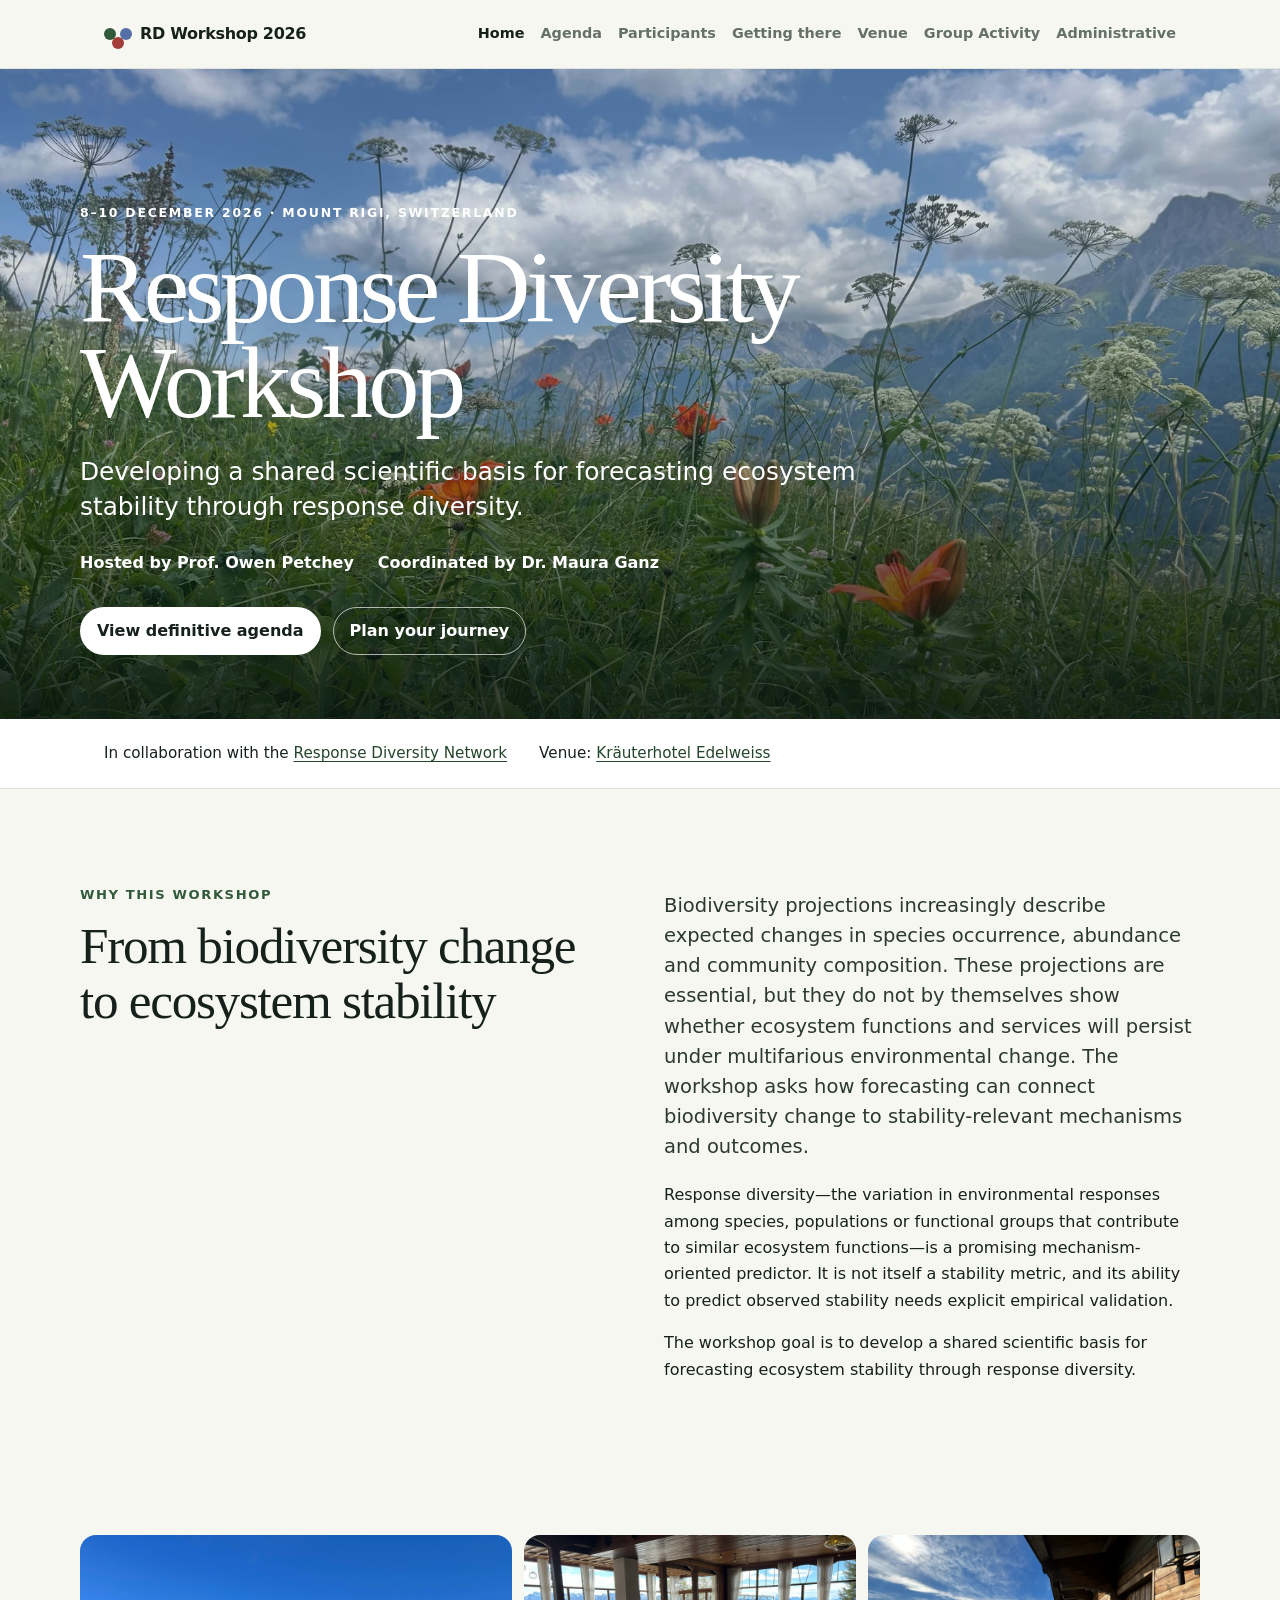
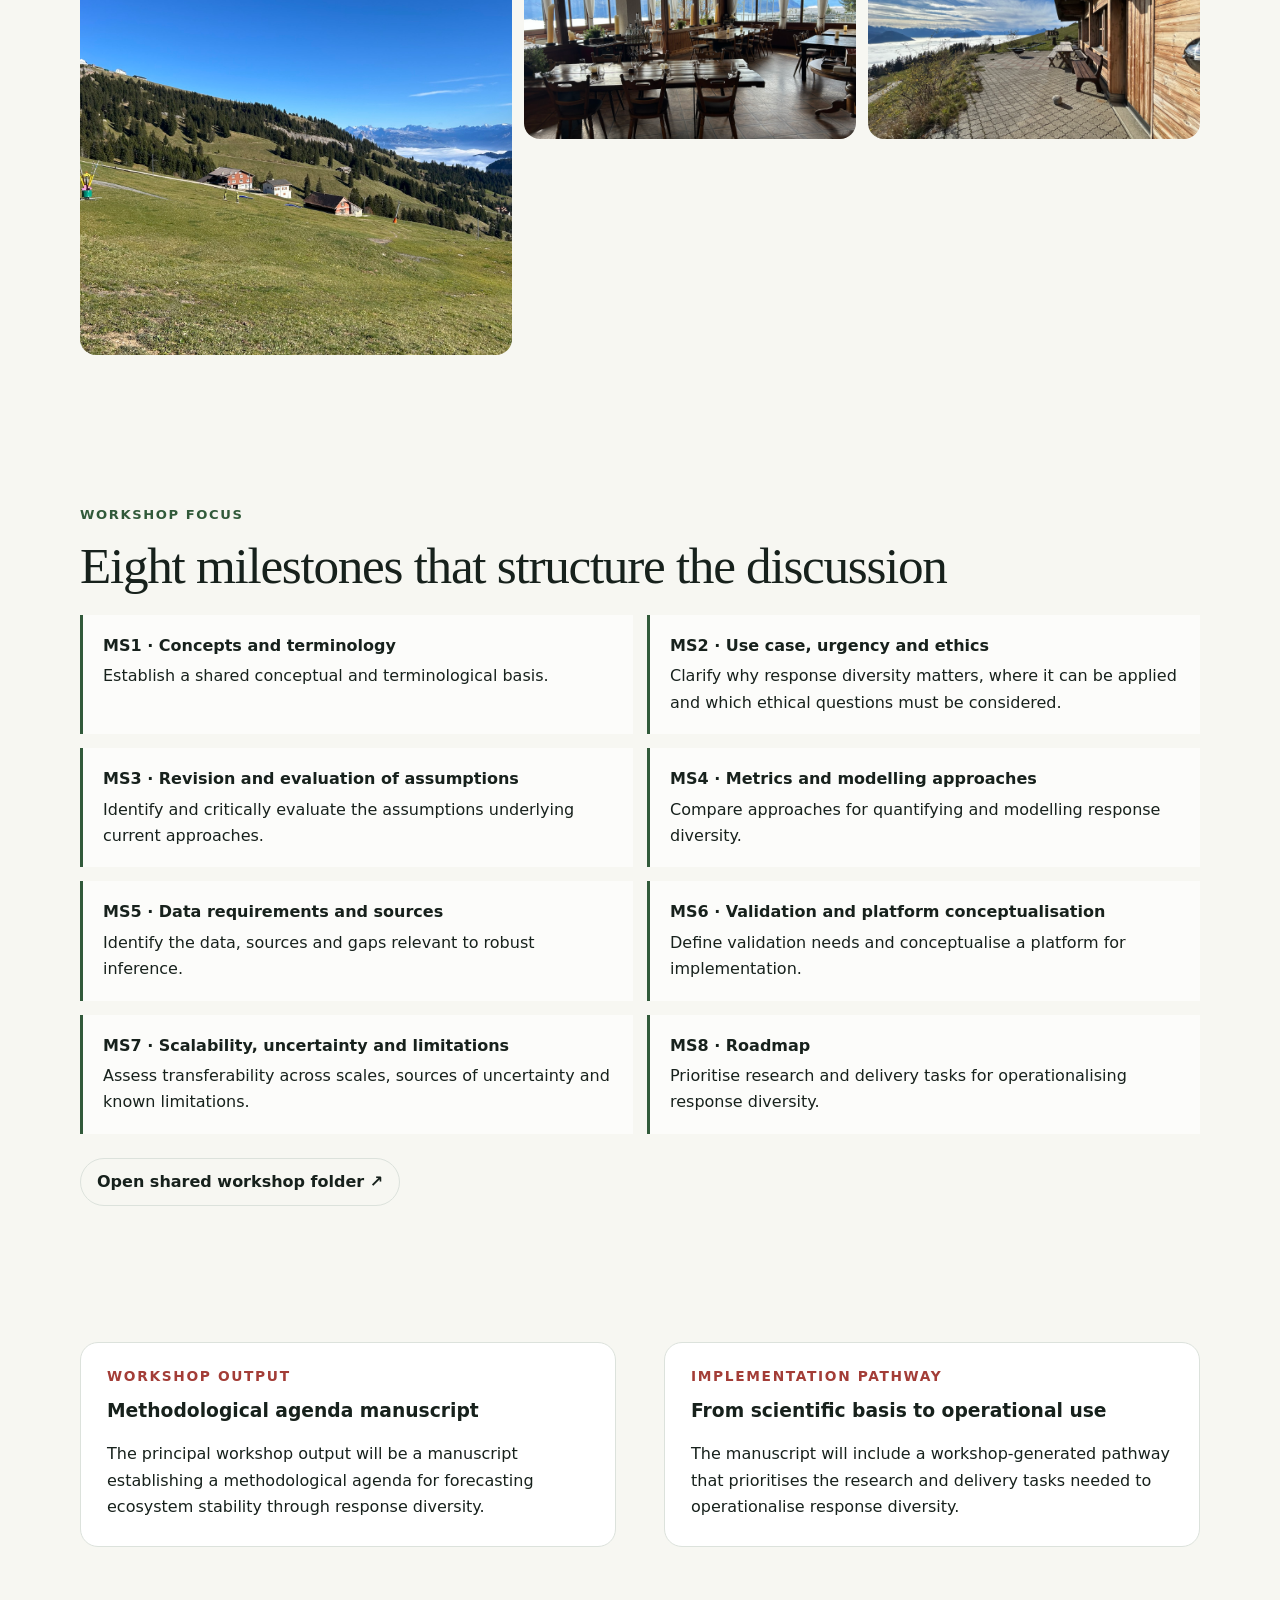
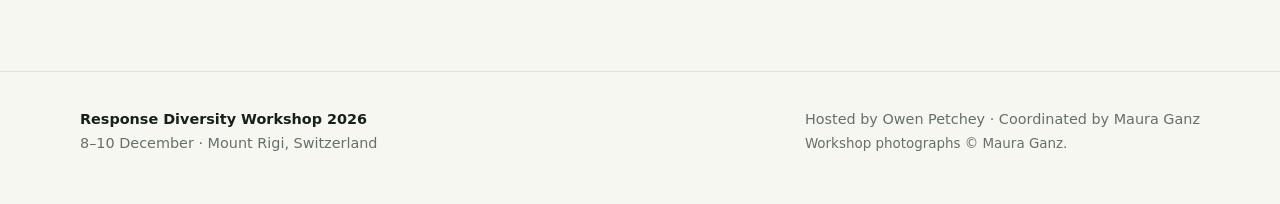
==== index.html @ 2fe903ad "update pictures" ====
<!doctype html>
<html lang="en"><head><meta charset="utf-8"><meta name="viewport" content="width=device-width,initial-scale=1"><meta name="description" content="Response Diversity Workshop 2026 at Mount Rigi."><title>Home · Response Diversity Workshop 2026</title><link rel="stylesheet" href="assets/css/style.css"></head><body>
<a class="skip-link" href="#main">Skip to content</a>
<header class="site-header"><nav class="nav-wrap" aria-label="Main navigation"><a class="brand" href="index.html"><span class="brand-mark" aria-hidden="true"></span>RD Workshop 2026</a><button class="menu-toggle" type="button" aria-expanded="false" aria-controls="main-nav">Menu</button><ul class="nav-links" id="main-nav"><li><a class="active" href="index.html">Home</a></li><li><a href="agenda.html">Agenda</a></li><li><a href="participants.html">Participants</a></li><li><a href="travel.html">Getting there</a></li><li><a href="venue.html">Venue</a></li><li><a href="rigi.html">Group Activity</a></li><li><a href="administrative.html">Administrative</a></li></ul></nav></header>
<main id="main">
<section class="hero" aria-labelledby="hero-title"><div class="hero-inner"><p class="eyebrow">8–10 December 2026 · Mount Rigi, Switzerland</p><h1 id="hero-title">Response Diversity Workshop</h1><p class="hero-sub">Developing a shared scientific basis for forecasting ecosystem stability through response diversity.</p><div class="hero-meta"><span>Hosted by Prof. Owen Petchey</span><span>Coordinated by Dr. Maura Ganz</span></div><div class="hero-actions"><a class="button light" href="agenda.html">View definitive agenda</a><a class="button ghost" href="travel.html">Plan your journey</a></div></div></section>
<div class="host-strip"><div class="container"><span>In collaboration with the <a href="https://responsediversitynetwork.github.io/RDN-website/" target="_blank" rel="noopener">Response Diversity Network</a></span><span>Venue: <a href="https://www.kraeuterhotel.ch/de/" target="_blank" rel="noopener">Kräuterhotel Edelweiss</a></span></div></div>
<section class="section"><div class="container grid-2"><div><p class="kicker">Why this workshop</p><h2 class="section-title">From biodiversity change to ecosystem stability</h2></div><div class="prose"><p class="lead">Biodiversity projections increasingly describe expected changes in species occurrence, abundance and community composition. These projections are essential, but they do not by themselves show whether ecosystem functions and services will persist under multifarious environmental change. The workshop asks how forecasting can connect biodiversity change to stability-relevant mechanisms and outcomes.</p><p>Response diversity—the variation in environmental responses among species, populations or functional groups that contribute to similar ecosystem functions—is a promising mechanism-oriented predictor. It is not itself a stability metric, and its ability to predict observed stability needs explicit empirical validation.</p><p>The workshop goal is to develop a shared scientific basis for forecasting ecosystem stability through response diversity.</p></div></div></section>
<section class="section compact"><div class="container"><div class="photo-grid" aria-label="Kräuterhotel Edelweiss and its setting on Mount Rigi"><img src="assets/images/rigi-landscape-november.jpg" alt="Mount Rigi landscape with Rigi Kulm, alpine meadows and distant mountains above the clouds" loading="lazy"><img src="assets/images/venue-dining-room.jpg" alt="Dining room at Kräuterhotel Edelweiss with large windows overlooking the mountains" loading="lazy"><img src="assets/images/venue-terrace.jpg" alt="Wooden terrace at Kräuterhotel Edelweiss overlooking mountains and a sea of clouds" loading="lazy"></div></div></section>
<section class="section"><div class="container"><p class="kicker">Workshop focus</p><h2 class="section-title">Eight milestones that structure the discussion</h2><div class="objectives"><div class="objective"><strong>MS1 · Concepts and terminology</strong>Establish a shared conceptual and terminological basis.</div><div class="objective"><strong>MS2 · Use case, urgency and ethics</strong>Clarify why response diversity matters, where it can be applied and which ethical questions must be considered.</div><div class="objective"><strong>MS3 · Revision and evaluation of assumptions</strong>Identify and critically evaluate the assumptions underlying current approaches.</div><div class="objective"><strong>MS4 · Metrics and modelling approaches</strong>Compare approaches for quantifying and modelling response diversity.</div><div class="objective"><strong>MS5 · Data requirements and sources</strong>Identify the data, sources and gaps relevant to robust inference.</div><div class="objective"><strong>MS6 · Validation and platform conceptualisation</strong>Define validation needs and conceptualise a platform for implementation.</div><div class="objective"><strong>MS7 · Scalability, uncertainty and limitations</strong>Assess transferability across scales, sources of uncertainty and known limitations.</div><div class="objective"><strong>MS8 · Roadmap</strong>Prioritise research and delivery tasks for operationalising response diversity.</div></div><div class="link-row"><a class="button secondary" href="https://drive.google.com/drive/folders/1cVGSi4wc9Nhe2fPdjX42yO3h7nQJ4OTM?dmr=1&amp;ec=wgc-drive-%5Bmodule%5D-goto" target="_blank" rel="noopener">Open shared workshop folder ↗</a></div></div></section>
<section class="section compact"><div class="container grid-2"><article class="card number-card"><span class="num">WORKSHOP OUTPUT</span><h3>Methodological agenda manuscript</h3><p>The principal workshop output will be a manuscript establishing a methodological agenda for forecasting ecosystem stability through response diversity.</p></article><article class="card number-card"><span class="num">IMPLEMENTATION PATHWAY</span><h3>From scientific basis to operational use</h3><p>The manuscript will include a workshop-generated pathway that prioritises the research and delivery tasks needed to operationalise response diversity.</p></article></div></section>
</main>
<footer class="site-footer"><div class="footer-inner"><div><strong>Response Diversity Workshop 2026</strong><br>8–10 December · Mount Rigi, Switzerland</div><div>Hosted by Owen Petchey · Coordinated by Maura Ganz<br><span class="photo-credit">Workshop photographs © Maura Ganz.</span></div></div></footer><script src="assets/js/main.js"></script>
</body></html>
---- assets/css/style.css ----
:root {
  --paper: #f7f7f2;
  --surface: #ffffff;
  --ink: #17211c;
  --muted: #657069;
  --line: #dce2dc;
  --green: #315a3a;
  --green-dark: #24452d;
  --blue: #536fa5;
  --red: #a33d37;
  --soft-green: #e9efe8;
  --soft-blue: #edf1f8;
  --max: 1120px;
  --text: 760px;
  --radius: 18px;
  --shadow: 0 16px 40px rgba(24, 34, 28, 0.08);
}

* { box-sizing: border-box; }
html { scroll-behavior: smooth; }
body {
  margin: 0;
  background: var(--paper);
  color: var(--ink);
  font-family: Inter, ui-sans-serif, system-ui, -apple-system, BlinkMacSystemFont, "Segoe UI", sans-serif;
  line-height: 1.65;
  -webkit-font-smoothing: antialiased;
}
a { color: var(--green-dark); text-underline-offset: 3px; }
a:hover { color: var(--red); }
img { max-width: 100%; display: block; }

.skip-link {
  position: absolute;
  left: -999px;
  top: 8px;
  z-index: 1000;
  background: #fff;
  padding: 8px 12px;
}
.skip-link:focus { left: 8px; }

.site-header {
  position: sticky;
  top: 0;
  z-index: 100;
  background: rgba(247,247,242,.94);
  backdrop-filter: blur(14px);
  border-bottom: 1px solid rgba(220,226,220,.8);
}
.nav-wrap {
  max-width: var(--max);
  margin: 0 auto;
  min-height: 68px;
  display: flex;
  align-items: center;
  justify-content: space-between;
  gap: 24px;
  padding: 0 24px;
}
.brand {
  display: flex;
  align-items: center;
  gap: 10px;
  font-weight: 750;
  letter-spacing: -.02em;
  text-decoration: none;
  color: var(--ink);
  white-space: nowrap;
}
.brand-mark {
  width: 12px;
  height: 12px;
  border-radius: 50%;
  background: var(--green);
  box-shadow: 16px 0 0 var(--blue), 8px 9px 0 var(--red);
  margin-right: 14px;
}
.nav-links {
  list-style: none;
  display: flex;
  align-items: center;
  gap: 16px;
  margin: 0;
  padding: 0;
  font-size: .90rem;
}
.nav-links a {
  text-decoration: none;
  color: var(--muted);
  font-weight: 600;
}
.nav-links a:hover,
.nav-links a.active { color: var(--ink); }
.menu-toggle {
  display: none;
  border: 1px solid var(--line);
  background: var(--surface);
  border-radius: 10px;
  padding: 8px 10px;
  font: inherit;
}

.hero {
  min-height: 650px;
  position: relative;
  display: grid;
  align-items: end;
  background: #1f3525 url('../images/hero-alpine.webp') center 55% / cover no-repeat;
  overflow: hidden;
}
.hero::before {
  content: "";
  position: absolute;
  inset: 0;
  background: linear-gradient(180deg, rgba(10,22,16,.12) 10%, rgba(10,22,16,.2) 45%, rgba(10,22,16,.83) 100%);
}
.hero-inner {
  position: relative;
  width: min(var(--max), calc(100% - 48px));
  margin: 0 auto;
  padding: 90px 0 64px;
  color: #fff;
}
.eyebrow {
  text-transform: uppercase;
  letter-spacing: .14em;
  font-size: .78rem;
  font-weight: 800;
  margin: 0 0 18px;
}
.hero h1 {
  font-family: Georgia, "Times New Roman", serif;
  font-weight: 500;
  font-size: clamp(3.1rem, 8vw, 6.8rem);
  line-height: .92;
  letter-spacing: -.045em;
  max-width: 940px;
  margin: 0;
}
.hero-sub {
  font-size: clamp(1.12rem, 2.4vw, 1.55rem);
  max-width: 800px;
  margin: 24px 0 0;
  line-height: 1.42;
}
.hero-meta {
  display: flex;
  flex-wrap: wrap;
  gap: 10px 24px;
  margin-top: 26px;
  font-weight: 650;
}
.hero-actions { display: flex; flex-wrap: wrap; gap: 12px; margin-top: 30px; }
.button {
  display: inline-flex;
  align-items: center;
  justify-content: center;
  min-height: 44px;
  padding: 10px 16px;
  border-radius: 999px;
  font-weight: 750;
  text-decoration: none;
  border: 1px solid transparent;
}
.button.light { background: #fff; color: var(--ink); }
.button.ghost { border-color: rgba(255,255,255,.65); color: #fff; }
.button.primary { background: var(--green); color: #fff; }
.button.secondary { background: transparent; border-color: var(--line); color: var(--ink); }

main { min-height: 70vh; }
.section { padding: 82px 24px; }
.section.compact { padding-top: 54px; padding-bottom: 54px; }
.container { max-width: var(--max); margin: 0 auto; }
.prose { max-width: var(--text); }
.kicker {
  color: var(--green);
  font-size: .82rem;
  font-weight: 800;
  letter-spacing: .12em;
  text-transform: uppercase;
  margin-bottom: 12px;
}
h1.page-title,
h2.section-title {
  font-family: Georgia, "Times New Roman", serif;
  font-weight: 500;
  letter-spacing: -.025em;
  line-height: 1.08;
}
h1.page-title { font-size: clamp(2.6rem, 5.6vw, 4.8rem); margin: 0 0 20px; }
h2.section-title { font-size: clamp(2.1rem, 4vw, 3.3rem); margin: 0 0 22px; }
h3 { line-height: 1.25; }
.lead { font-size: 1.22rem; line-height: 1.55; color: #2c3931; }
.muted { color: var(--muted); }

.page-hero {
  padding: 96px 24px 64px;
  border-bottom: 1px solid var(--line);
  background: linear-gradient(180deg, #fbfbf7, var(--paper));
}
.page-hero .container { max-width: var(--max); }
.page-hero p { max-width: 760px; }

.host-strip {
  background: var(--surface);
  border-bottom: 1px solid var(--line);
}
.host-strip .container {
  padding: 22px 24px;
  display: flex;
  gap: 10px 32px;
  flex-wrap: wrap;
  font-size: .95rem;
}

.grid-2 { display: grid; grid-template-columns: repeat(2, minmax(0,1fr)); gap: 48px; }
.grid-3 { display: grid; grid-template-columns: repeat(3, minmax(0,1fr)); gap: 18px; }
.card {
  background: var(--surface);
  border: 1px solid var(--line);
  border-radius: var(--radius);
  padding: 26px;
}
.card h3 { margin-top: 0; }
.card p:last-child { margin-bottom: 0; }
.number-card { position: relative; padding-top: 56px; }
.number-card .num {
  position: absolute;
  top: 22px;
  left: 26px;
  color: var(--red);
  font-weight: 850;
  font-size: .86rem;
  letter-spacing: .12em;
}
.objectives { display: grid; grid-template-columns: repeat(2,minmax(0,1fr)); gap: 14px; }
.objective {
  padding: 18px 20px;
  border-left: 3px solid var(--green);
  background: rgba(255,255,255,.64);
}
.objective strong { display:block; margin-bottom: 4px; }

.photo-grid {
  display: grid;
  grid-template-columns: 1.3fr 1fr 1fr;
  gap: 12px;
}
.photo-grid img {
  width: 100%;
  height: 310px;
  object-fit: cover;
  border-radius: 16px;
}
.photo-grid img:first-child { height: 420px; grid-row: span 2; }
.photo-grid img:nth-child(2),
.photo-grid img:nth-child(3) { height: 204px; }

.schedule-day { margin: 0 0 54px; }
.schedule-day h2 {
  display: flex;
  justify-content: space-between;
  gap: 18px;
  align-items: baseline;
  padding-bottom: 14px;
  border-bottom: 2px solid var(--ink);
  font-family: Georgia, "Times New Roman", serif;
  font-weight: 500;
  font-size: 2rem;
}
.schedule-day h2 small { font: 650 .88rem/1.2 system-ui, sans-serif; color: var(--muted); }
.schedule {
  display: grid;
  grid-template-columns: 90px minmax(0,1fr);
  gap: 0 24px;
}
.schedule .time,
.schedule .event { padding: 14px 0; border-bottom: 1px solid var(--line); }
.schedule .time { color: var(--muted); font-variant-numeric: tabular-nums; font-weight: 700; }
.schedule .event strong { display: block; }
.schedule .event .meta { margin-top: 4px; font-size: .92rem; color: var(--muted); }

.travel-line {
  position: relative;
  margin: 32px 0 10px 13px;
  padding-left: 34px;
  border-left: 2px solid #b7c6ba;
}
.travel-step { position: relative; padding: 0 0 30px; }
.travel-step::before {
  content: "";
  position: absolute;
  left: -42px;
  top: 7px;
  width: 14px;
  height: 14px;
  border-radius: 50%;
  background: var(--green);
  border: 4px solid var(--paper);
}
.travel-step time { font-weight: 850; font-variant-numeric: tabular-nums; }
.notice {
  border-radius: var(--radius);
  padding: 22px 24px;
  background: var(--soft-blue);
  border: 1px solid #d2dbea;
}
.notice.warning { background: #f6efec; border-color: #e4cec8; }
.link-row { display: flex; flex-wrap: wrap; gap: 12px; margin-top: 24px; }

.people-grid { display: grid; grid-template-columns: repeat(3,minmax(0,1fr)); gap: 14px; }
.person {
  background: var(--surface);
  border: 1px solid var(--line);
  border-radius: 14px;
  padding: 18px;
}
.person strong { display: block; }
.person span { color: var(--muted); font-size: .9rem; }

.figure-frame {
  background: #fff;
  border: 1px solid var(--line);
  border-radius: 20px;
  padding: clamp(8px,2vw,22px);
  box-shadow: var(--shadow);
}
.figure-frame img { width: 100%; height: auto; }
figcaption { color: var(--muted); font-size: .9rem; margin-top: 12px; }

.doc-card {
  display: grid;
  grid-template-columns: minmax(0,1fr) auto;
  gap: 24px;
  align-items: center;
  background: var(--surface);
  border: 1px solid var(--line);
  padding: 24px;
  border-radius: 16px;
}
.doc-card h3 { margin: 0 0 6px; }
.doc-card p { margin: 0; color: var(--muted); }

.site-footer {
  margin-top: 70px;
  border-top: 1px solid var(--line);
  padding: 36px 24px 48px;
  color: var(--muted);
  font-size: .9rem;
}
.footer-inner { max-width: var(--max); margin: 0 auto; display:flex; gap:24px; justify-content:space-between; flex-wrap:wrap; }
.footer-inner strong { color: var(--ink); }

@media (max-width: 900px) {
  .menu-toggle { display: inline-flex; }
  .nav-links {
    display: none;
    position: absolute;
    top: 68px;
    left: 0;
    right: 0;
    background: var(--paper);
    border-bottom: 1px solid var(--line);
    padding: 18px 24px 24px;
    flex-direction: column;
    align-items: flex-start;
  }
  .nav-links.open { display: flex; }
  .grid-2, .objectives { grid-template-columns: 1fr; }
  .people-grid { grid-template-columns: repeat(2,minmax(0,1fr)); }
  .photo-grid { grid-template-columns: 1fr 1fr; }
  .photo-grid img:first-child { grid-column: 1 / -1; grid-row: auto; height: 360px; }
}

@media (max-width: 620px) {
  .nav-wrap { padding: 0 18px; }
  .brand { font-size: .92rem; }
  .hero { min-height: 590px; }
  .hero-inner { width: min(100% - 36px, var(--max)); padding-bottom: 42px; }
  .hero h1 { font-size: clamp(3rem, 16vw, 4.8rem); }
  .section { padding: 62px 18px; }
  .page-hero { padding: 72px 18px 46px; }
  .people-grid, .grid-3, .photo-grid { grid-template-columns: 1fr; }
  .photo-grid img, .photo-grid img:first-child, .photo-grid img:nth-child(2), .photo-grid img:nth-child(3) { height: 260px; }
  .schedule { grid-template-columns: 70px minmax(0,1fr); gap: 0 16px; }
  .doc-card { grid-template-columns: 1fr; }
}

/* v2 additions */
.photo-credit { font-size: .84rem; }
.small-title { font-size: 2.1rem !important; }
.venue-image { width:100%; height:min(58vw,620px); object-fit:cover; border-radius:20px; box-shadow:var(--shadow); }
.venue-copy { margin-top:42px; }
.accommodation-note { max-width: 860px; background: var(--soft-green); border-color: #cfdccc; }
.practical-grid { display:grid; grid-template-columns:repeat(4,minmax(0,1fr)); gap:14px; }
.practical-card { background:var(--surface); border:1px solid var(--line); border-radius:16px; padding:22px; }
.practical-card > span { color:var(--red); font-size:.78rem; font-weight:850; letter-spacing:.12em; }
.practical-card h3 { margin:.4rem 0 .65rem; }
.practical-card p { margin:0 0 .8rem; color:#344139; font-size:.94rem; }
.text-link { font-size:.88rem; font-weight:750; text-decoration:none; border-bottom:1px solid currentColor; }
.participant-kicker { margin-top:48px; }
.people-grid-detailed { grid-template-columns:repeat(2,minmax(0,1fr)); gap:16px; }
.person-detailed { padding:22px; display:flex; flex-direction:column; min-height:260px; }
.person-detailed h3 { font-family:Georgia, "Times New Roman", serif; font-size:1.35rem; font-weight:500; margin:0; }
.person-affiliation { color:var(--green-dark); font-weight:700; font-size:.88rem; margin:.4rem 0 0; }
.person-role { color:var(--muted); font-size:.82rem; text-transform:uppercase; letter-spacing:.06em; font-weight:750; margin:.8rem 0 .4rem; }
.person-teaser { margin:.3rem 0 1rem; font-size:.95rem; }
.person-detailed .text-link { margin-top:auto; align-self:flex-start; }
.online-note { margin-top:34px; }
.glossary details { background:var(--surface); border:1px solid var(--line); border-radius:14px; margin-bottom:10px; padding:0 18px; }
.glossary summary { cursor:pointer; font-weight:780; padding:16px 0; }
.glossary details p { margin-top:0; }
.source-line { color:var(--muted); font-size:.84rem; }
.method-intro { max-width:850px; margin-bottom:28px; }
.methods-grid { display:grid; grid-template-columns:repeat(2,minmax(0,1fr)); gap:16px; }
.method-card { background:var(--surface); border:1px solid var(--line); border-radius:16px; padding:24px; }
.method-card h3 { font-family:Georgia, "Times New Roman", serif; font-size:1.45rem; font-weight:500; margin:.75rem 0; }
.method-card > p { color:#344139; }
.method-card dl { margin:1.1rem 0 0; }
.method-card dt { font-size:.76rem; color:var(--muted); text-transform:uppercase; letter-spacing:.08em; font-weight:800; margin-top:.8rem; }
.method-card dd { margin:.2rem 0 0; font-size:.9rem; }
.method-tag { display:inline-flex; padding:5px 9px; border-radius:999px; font-size:.72rem; font-weight:800; letter-spacing:.04em; background:var(--soft-blue); color:#3f5684; }
.method-tag.indirect { background:#f1eee5; color:#6d5d2e; }
.method-tag.direct { background:var(--soft-green); color:var(--green-dark); }
.method-tag.partial { background:#edf1f8; color:#465e8d; }
.method-tag.integrative { background:#f6efec; color:#8d3934; }
.method-tag.dynamic { background:#eeeaf5; color:#5c477f; }
.reference-list p { margin:0 0 1rem; padding-bottom:1rem; border-bottom:1px solid var(--line); font-size:.92rem; }
.reference-list p:last-child { border-bottom:0; }
.admin-doc { margin-top:26px; }
.admin-rules { margin-top:34px; }

@media (max-width: 1050px) and (min-width: 901px) {
  .nav-links { gap: 11px; font-size: .84rem; }
  .brand { font-size:.92rem; }
}
@media (max-width: 900px) {
  .practical-grid { grid-template-columns:repeat(2,minmax(0,1fr)); }
}
@media (max-width: 620px) {
  .people-grid-detailed, .methods-grid, .practical-grid { grid-template-columns:1fr; }
  .person-detailed { min-height:0; }
}
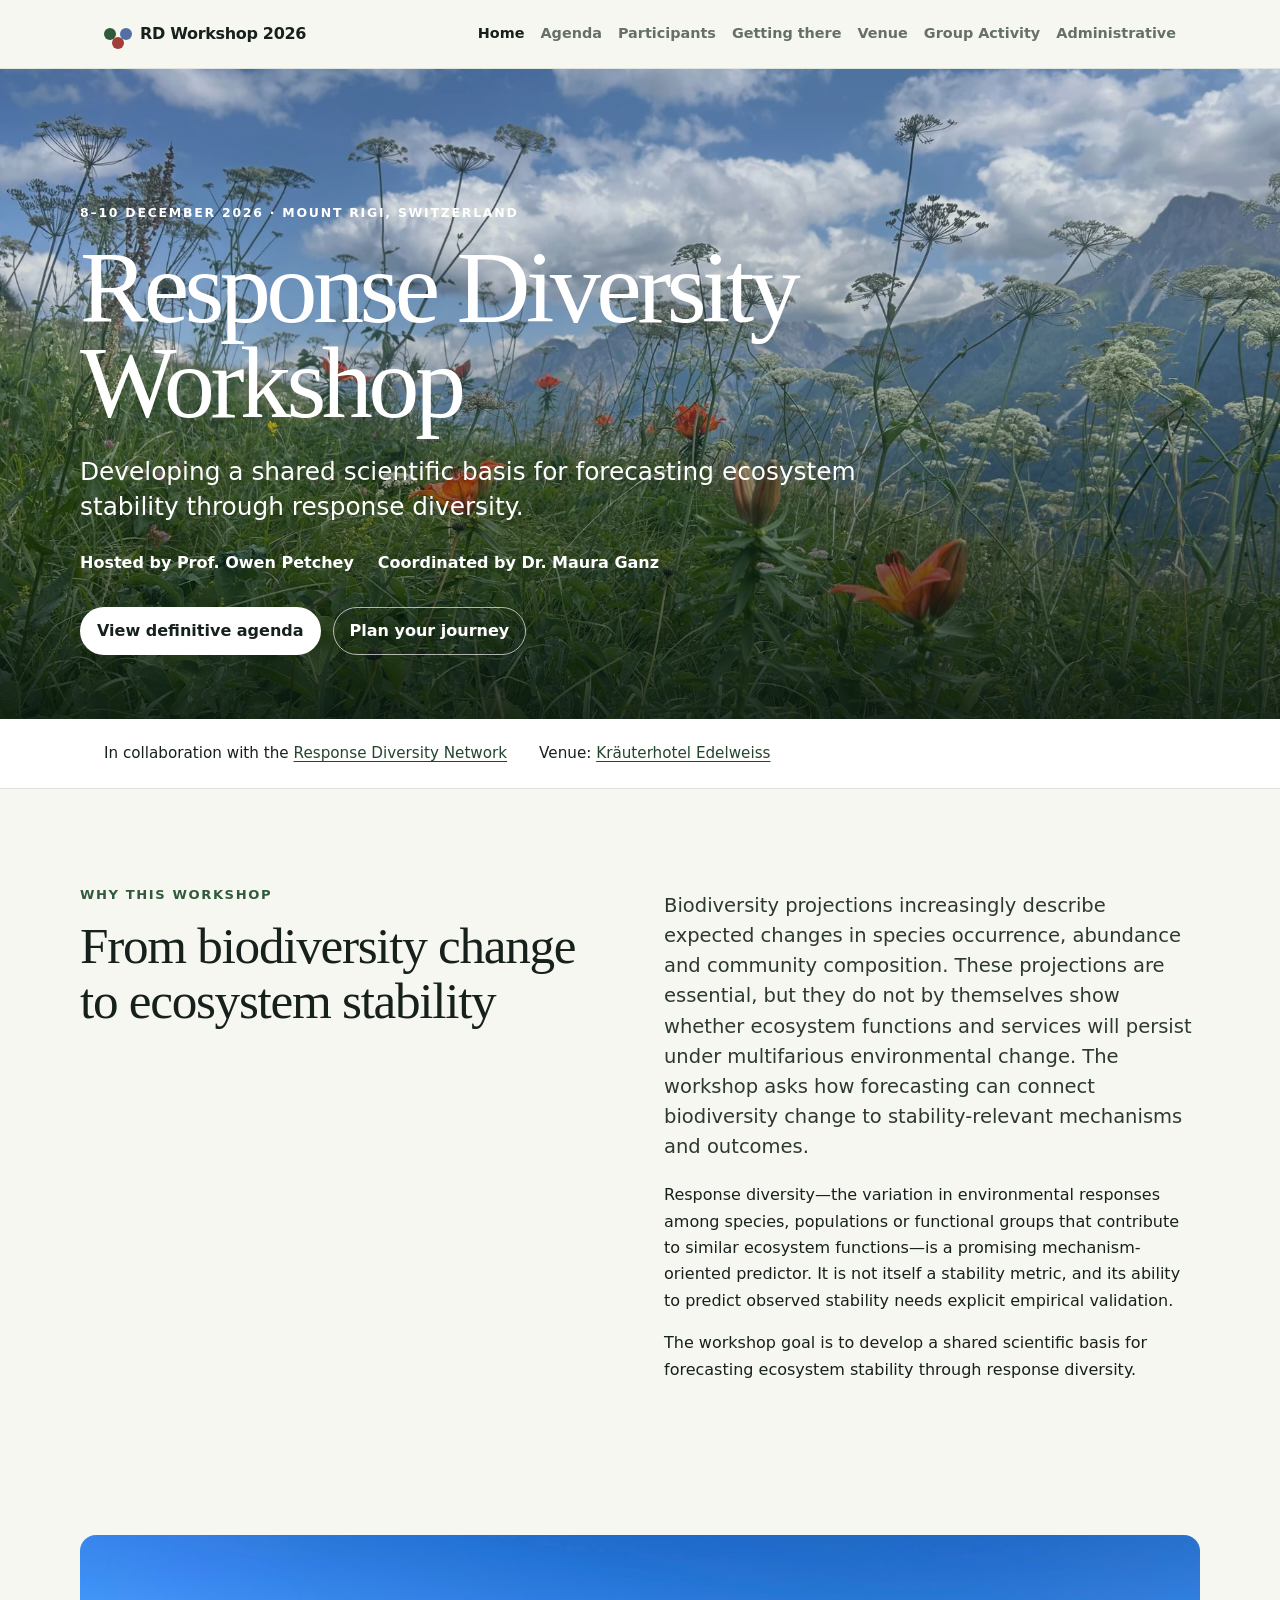
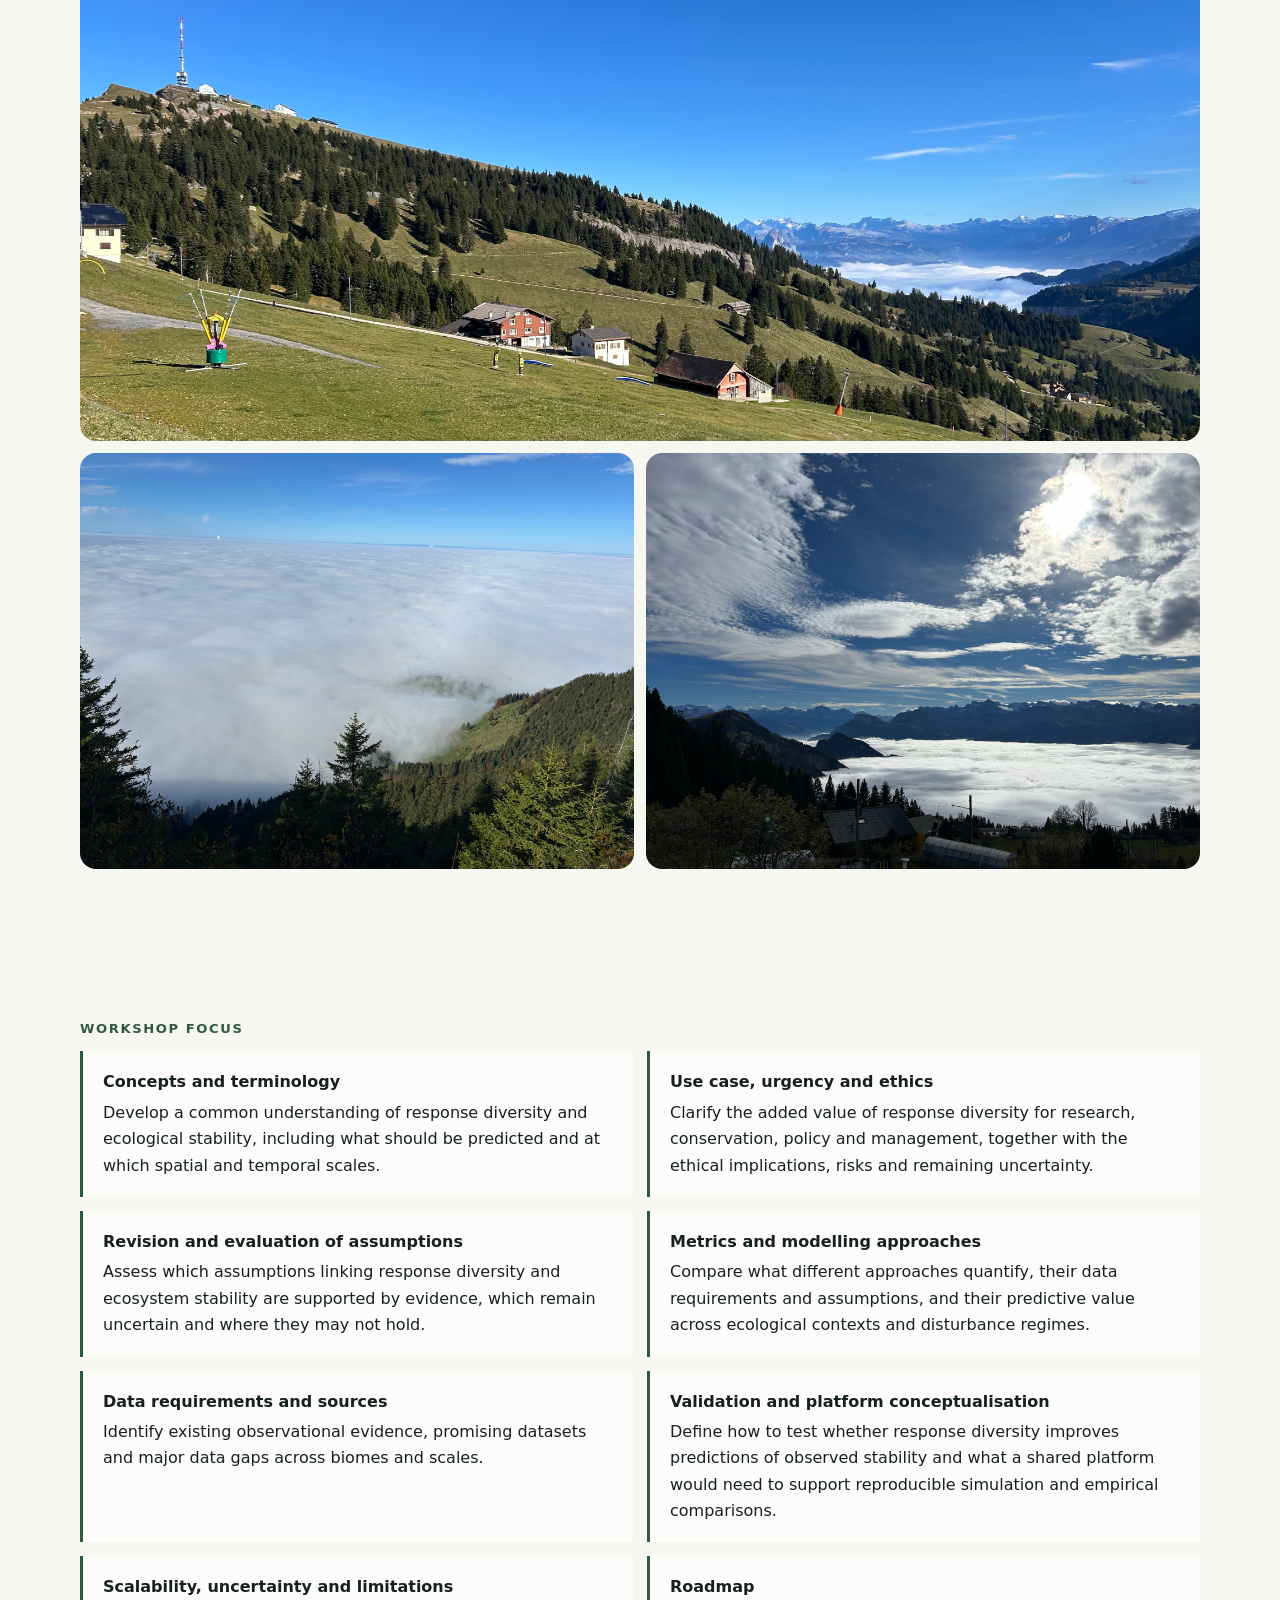
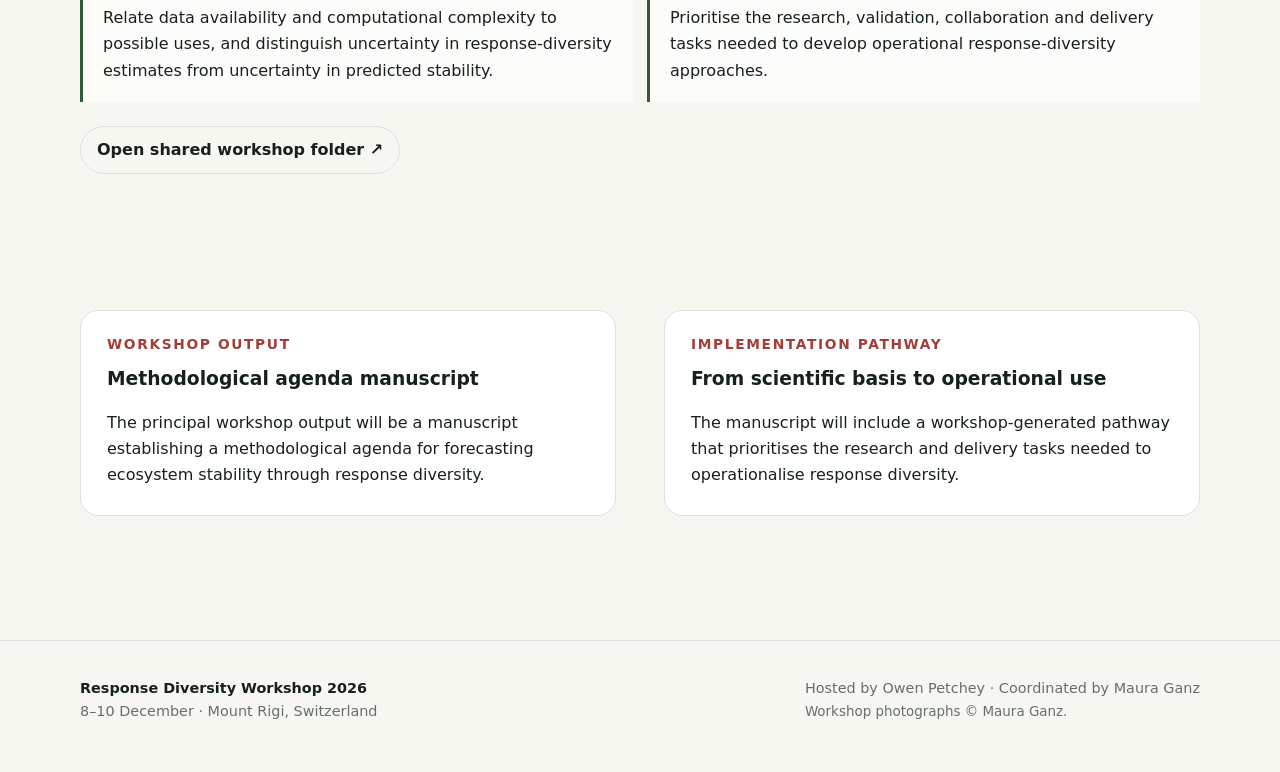
==== commit a46ba44e: "more changes" ====
--- a/index.html
+++ b/index.html
@@ -6,8 +6,8 @@
 <section class="hero" aria-labelledby="hero-title"><div class="hero-inner"><p class="eyebrow">8–10 December 2026 · Mount Rigi, Switzerland</p><h1 id="hero-title">Response Diversity Workshop</h1><p class="hero-sub">Developing a shared scientific basis for forecasting ecosystem stability through response diversity.</p><div class="hero-meta"><span>Hosted by Prof. Owen Petchey</span><span>Coordinated by Dr. Maura Ganz</span></div><div class="hero-actions"><a class="button light" href="agenda.html">View definitive agenda</a><a class="button ghost" href="travel.html">Plan your journey</a></div></div></section>
 <div class="host-strip"><div class="container"><span>In collaboration with the <a href="https://responsediversitynetwork.github.io/RDN-website/" target="_blank" rel="noopener">Response Diversity Network</a></span><span>Venue: <a href="https://www.kraeuterhotel.ch/de/" target="_blank" rel="noopener">Kräuterhotel Edelweiss</a></span></div></div>
 <section class="section"><div class="container grid-2"><div><p class="kicker">Why this workshop</p><h2 class="section-title">From biodiversity change to ecosystem stability</h2></div><div class="prose"><p class="lead">Biodiversity projections increasingly describe expected changes in species occurrence, abundance and community composition. These projections are essential, but they do not by themselves show whether ecosystem functions and services will persist under multifarious environmental change. The workshop asks how forecasting can connect biodiversity change to stability-relevant mechanisms and outcomes.</p><p>Response diversity—the variation in environmental responses among species, populations or functional groups that contribute to similar ecosystem functions—is a promising mechanism-oriented predictor. It is not itself a stability metric, and its ability to predict observed stability needs explicit empirical validation.</p><p>The workshop goal is to develop a shared scientific basis for forecasting ecosystem stability through response diversity.</p></div></div></section>
-<section class="section compact"><div class="container"><div class="photo-grid" aria-label="Kräuterhotel Edelweiss and its setting on Mount Rigi"><img src="assets/images/rigi-landscape-november.jpg" alt="Mount Rigi landscape with Rigi Kulm, alpine meadows and distant mountains above the clouds" loading="lazy"><img src="assets/images/venue-dining-room.jpg" alt="Dining room at Kräuterhotel Edelweiss with large windows overlooking the mountains" loading="lazy"><img src="assets/images/venue-terrace.jpg" alt="Wooden terrace at Kräuterhotel Edelweiss overlooking mountains and a sea of clouds" loading="lazy"></div></div></section>
-<section class="section"><div class="container"><p class="kicker">Workshop focus</p><h2 class="section-title">Eight milestones that structure the discussion</h2><div class="objectives"><div class="objective"><strong>MS1 · Concepts and terminology</strong>Establish a shared conceptual and terminological basis.</div><div class="objective"><strong>MS2 · Use case, urgency and ethics</strong>Clarify why response diversity matters, where it can be applied and which ethical questions must be considered.</div><div class="objective"><strong>MS3 · Revision and evaluation of assumptions</strong>Identify and critically evaluate the assumptions underlying current approaches.</div><div class="objective"><strong>MS4 · Metrics and modelling approaches</strong>Compare approaches for quantifying and modelling response diversity.</div><div class="objective"><strong>MS5 · Data requirements and sources</strong>Identify the data, sources and gaps relevant to robust inference.</div><div class="objective"><strong>MS6 · Validation and platform conceptualisation</strong>Define validation needs and conceptualise a platform for implementation.</div><div class="objective"><strong>MS7 · Scalability, uncertainty and limitations</strong>Assess transferability across scales, sources of uncertainty and known limitations.</div><div class="objective"><strong>MS8 · Roadmap</strong>Prioritise research and delivery tasks for operationalising response diversity.</div></div><div class="link-row"><a class="button secondary" href="https://drive.google.com/drive/folders/1cVGSi4wc9Nhe2fPdjX42yO3h7nQJ4OTM?dmr=1&amp;ec=wgc-drive-%5Bmodule%5D-goto" target="_blank" rel="noopener">Open shared workshop folder ↗</a></div></div></section>
+<section class="section compact"><div class="container"><div class="landing-photo-grid" aria-label="Mount Rigi landscapes above the clouds"><img src="assets/images/rigi-landscape-november.jpg" alt="Wide Mount Rigi landscape with the Rigi Kulm peak, alpine meadows and distant mountains" loading="lazy"><img src="assets/images/rigi-sea-of-clouds.jpg" alt="Forest slopes on Mount Rigi rising above a broad sea of clouds" loading="lazy"><img src="assets/images/rigi-cloudscape.jpg" alt="Mountain panorama from Rigi with dramatic clouds and sunlight above the valley fog" loading="lazy"></div></div></section>
+<section class="section"><div class="container"><p class="kicker">Workshop focus</p><div class="objectives"><div class="objective"><strong>Concepts and terminology</strong>Develop a common understanding of response diversity and ecological stability, including what should be predicted and at which spatial and temporal scales.</div><div class="objective"><strong>Use case, urgency and ethics</strong>Clarify the added value of response diversity for research, conservation, policy and management, together with the ethical implications, risks and remaining uncertainty.</div><div class="objective"><strong>Revision and evaluation of assumptions</strong>Assess which assumptions linking response diversity and ecosystem stability are supported by evidence, which remain uncertain and where they may not hold.</div><div class="objective"><strong>Metrics and modelling approaches</strong>Compare what different approaches quantify, their data requirements and assumptions, and their predictive value across ecological contexts and disturbance regimes.</div><div class="objective"><strong>Data requirements and sources</strong>Identify existing observational evidence, promising datasets and major data gaps across biomes and scales.</div><div class="objective"><strong>Validation and platform conceptualisation</strong>Define how to test whether response diversity improves predictions of observed stability and what a shared platform would need to support reproducible simulation and empirical comparisons.</div><div class="objective"><strong>Scalability, uncertainty and limitations</strong>Relate data availability and computational complexity to possible uses, and distinguish uncertainty in response-diversity estimates from uncertainty in predicted stability.</div><div class="objective"><strong>Roadmap</strong>Prioritise the research, validation, collaboration and delivery tasks needed to develop operational response-diversity approaches.</div></div><div class="link-row"><a class="button secondary" href="https://drive.google.com/drive/folders/1cVGSi4wc9Nhe2fPdjX42yO3h7nQJ4OTM?dmr=1&amp;ec=wgc-drive-%5Bmodule%5D-goto" target="_blank" rel="noopener">Open shared workshop folder ↗</a></div></div></section>
 <section class="section compact"><div class="container grid-2"><article class="card number-card"><span class="num">WORKSHOP OUTPUT</span><h3>Methodological agenda manuscript</h3><p>The principal workshop output will be a manuscript establishing a methodological agenda for forecasting ecosystem stability through response diversity.</p></article><article class="card number-card"><span class="num">IMPLEMENTATION PATHWAY</span><h3>From scientific basis to operational use</h3><p>The manuscript will include a workshop-generated pathway that prioritises the research and delivery tasks needed to operationalise response diversity.</p></article></div></section>
 </main>
 <footer class="site-footer"><div class="footer-inner"><div><strong>Response Diversity Workshop 2026</strong><br>8–10 December · Mount Rigi, Switzerland</div><div>Hosted by Owen Petchey · Coordinated by Maura Ganz<br><span class="photo-credit">Workshop photographs © Maura Ganz.</span></div></div></footer><script src="assets/js/main.js"></script>
--- a/assets/css/style.css
+++ b/assets/css/style.css
@@ -256,6 +256,21 @@
 .photo-grid img:first-child { height: 420px; grid-row: span 2; }
 .photo-grid img:nth-child(2),
 .photo-grid img:nth-child(3) { height: 204px; }
+
+.landing-photo-grid {
+  display: grid;
+  grid-template-columns: repeat(2, minmax(0, 1fr));
+  gap: 12px;
+  align-items: start;
+}
+.landing-photo-grid img {
+  display: block;
+  width: 100%;
+  height: auto;
+  object-fit: contain;
+  border-radius: 16px;
+}
+.landing-photo-grid img:first-child { grid-column: 1 / -1; }
 
 .schedule-day { margin: 0 0 54px; }
 .schedule-day h2 {
@@ -383,6 +398,7 @@
   .page-hero { padding: 72px 18px 46px; }
   .people-grid, .grid-3, .photo-grid { grid-template-columns: 1fr; }
   .photo-grid img, .photo-grid img:first-child, .photo-grid img:nth-child(2), .photo-grid img:nth-child(3) { height: 260px; }
+  .landing-photo-grid { grid-template-columns: 1fr; }
   .schedule { grid-template-columns: 70px minmax(0,1fr); gap: 0 16px; }
   .doc-card { grid-template-columns: 1fr; }
 }
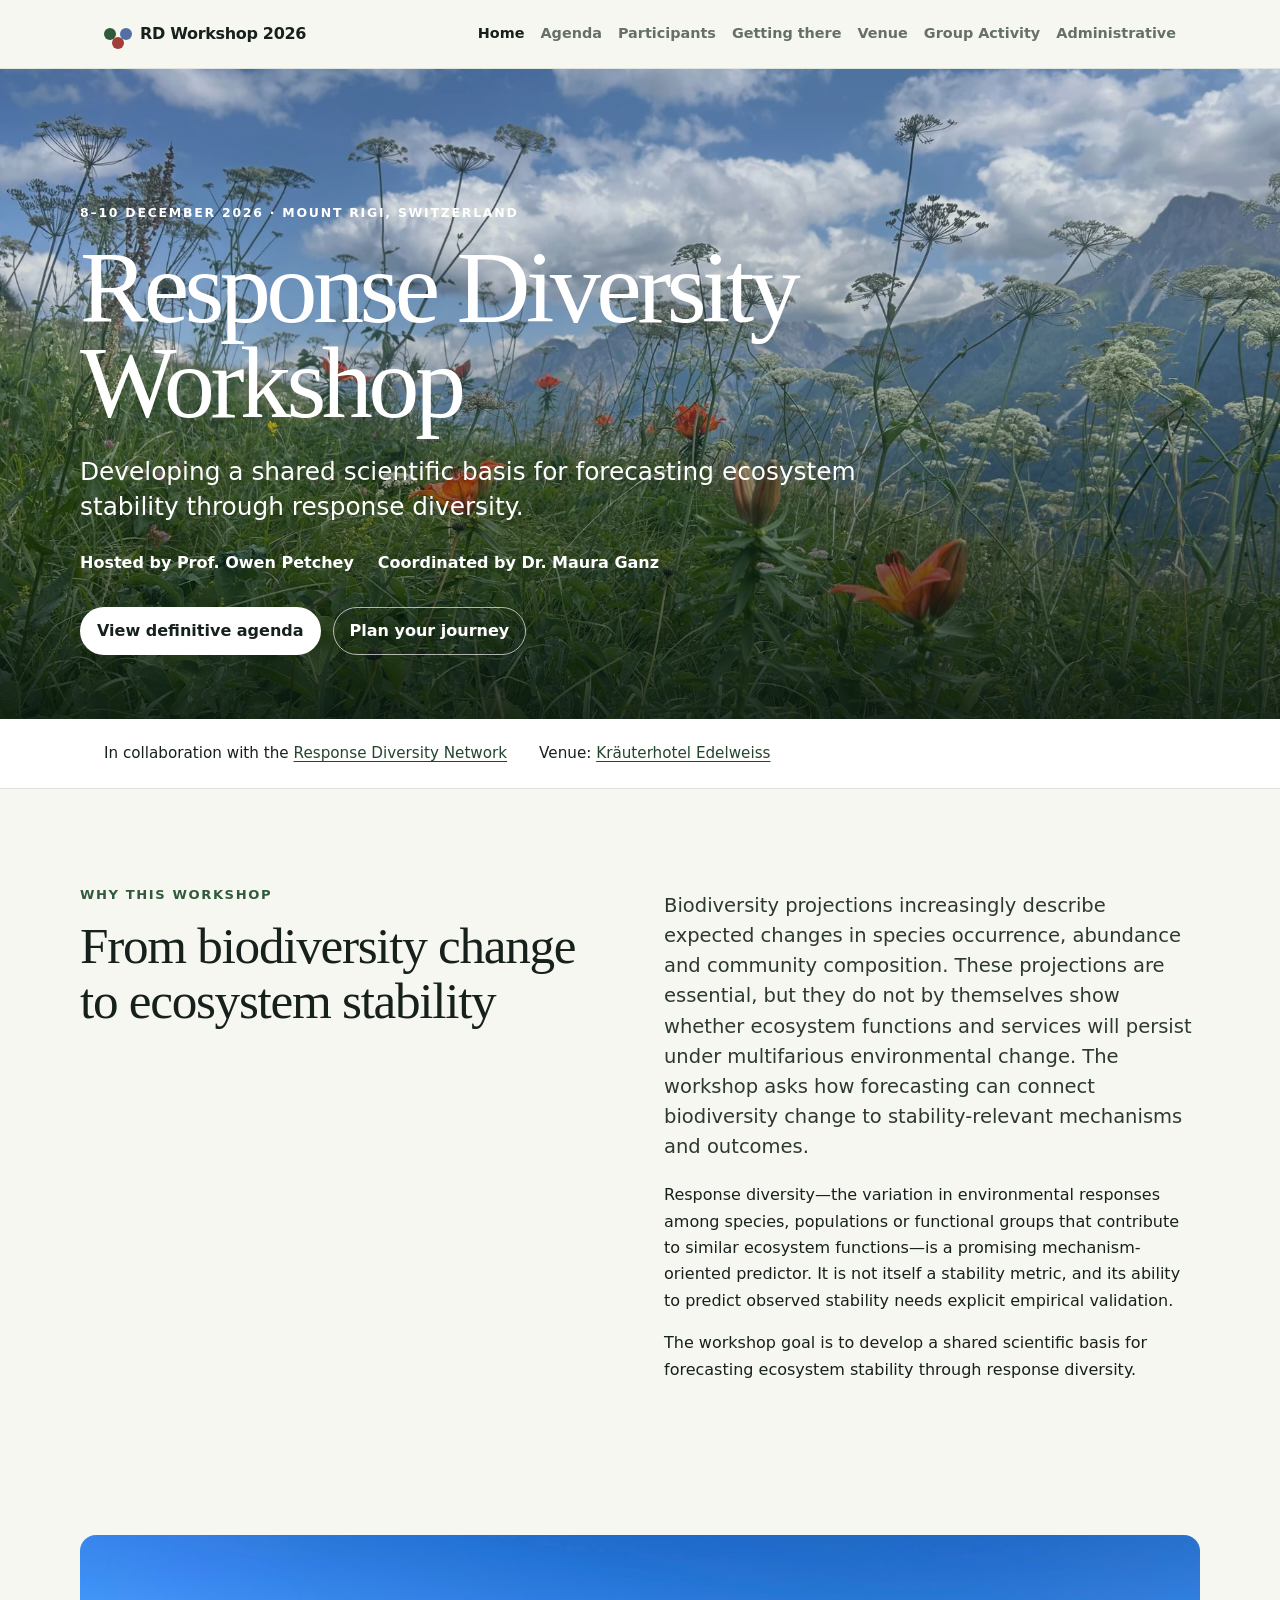
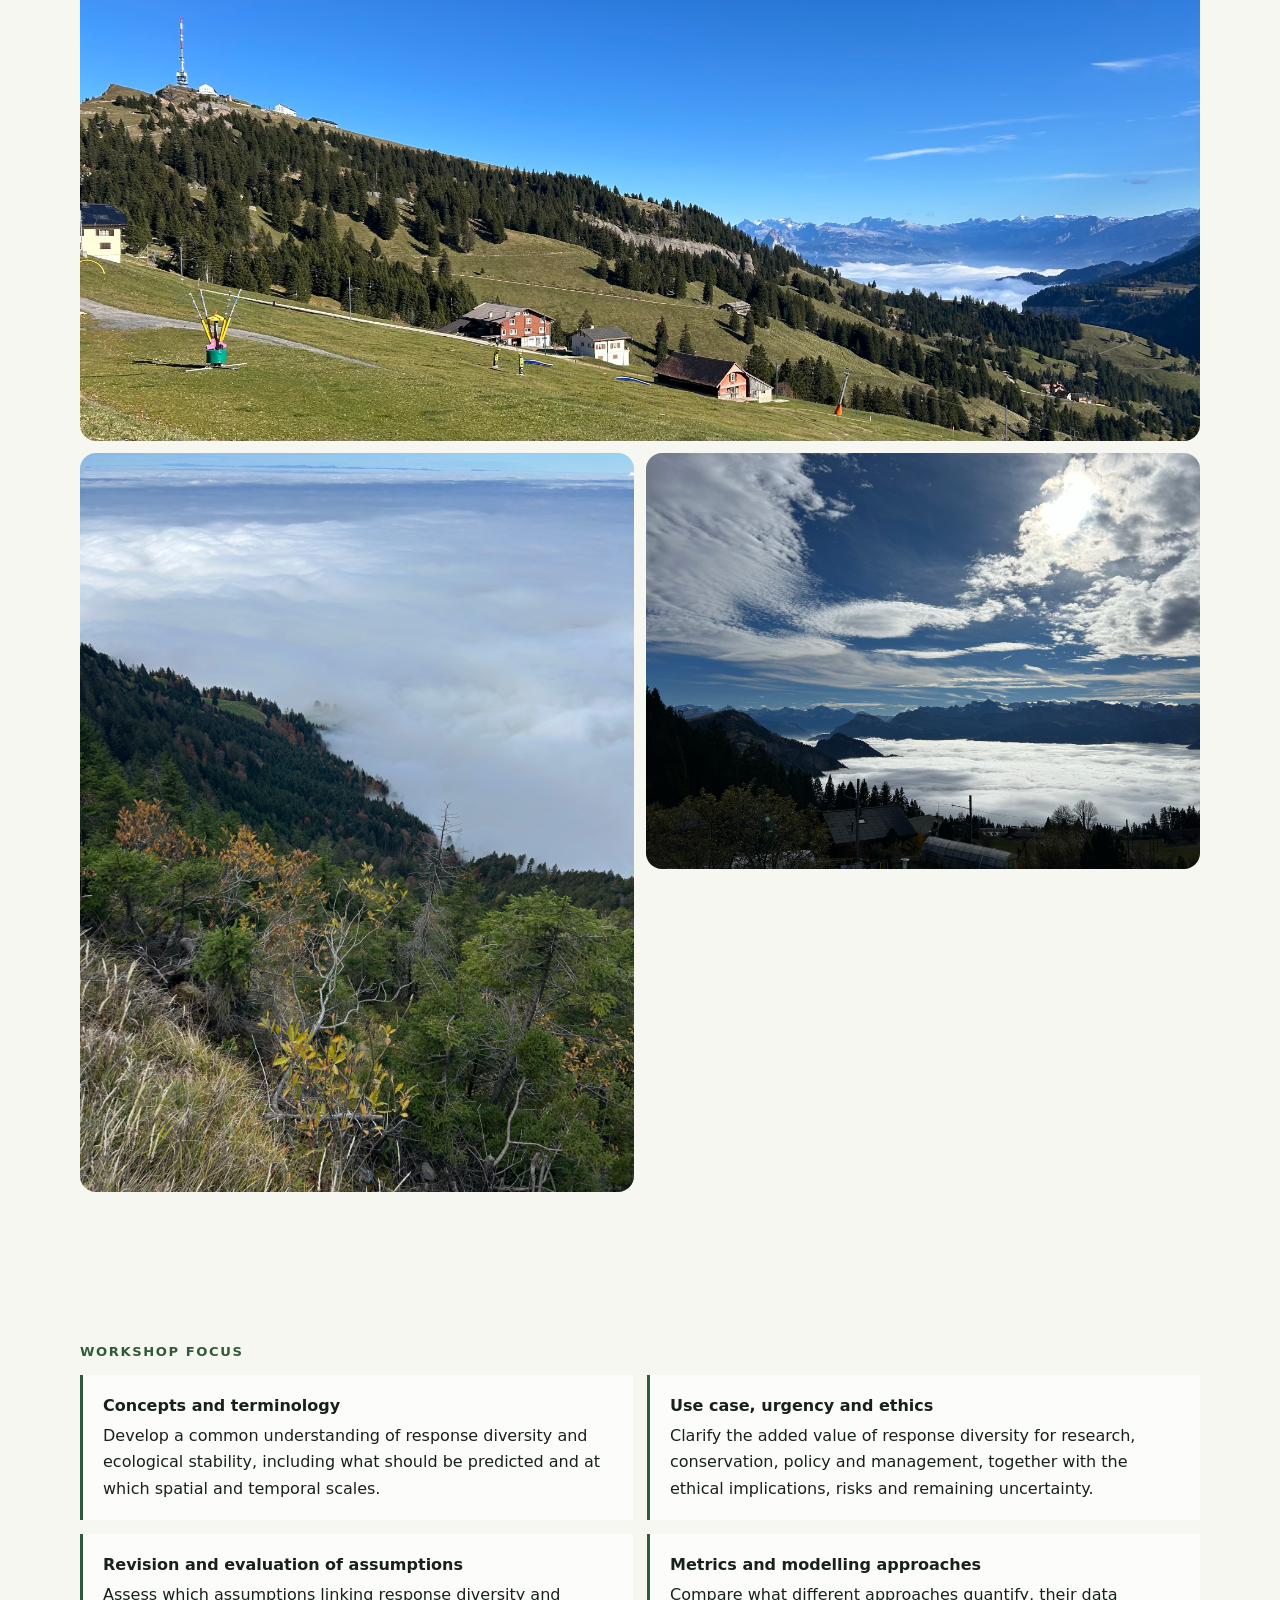
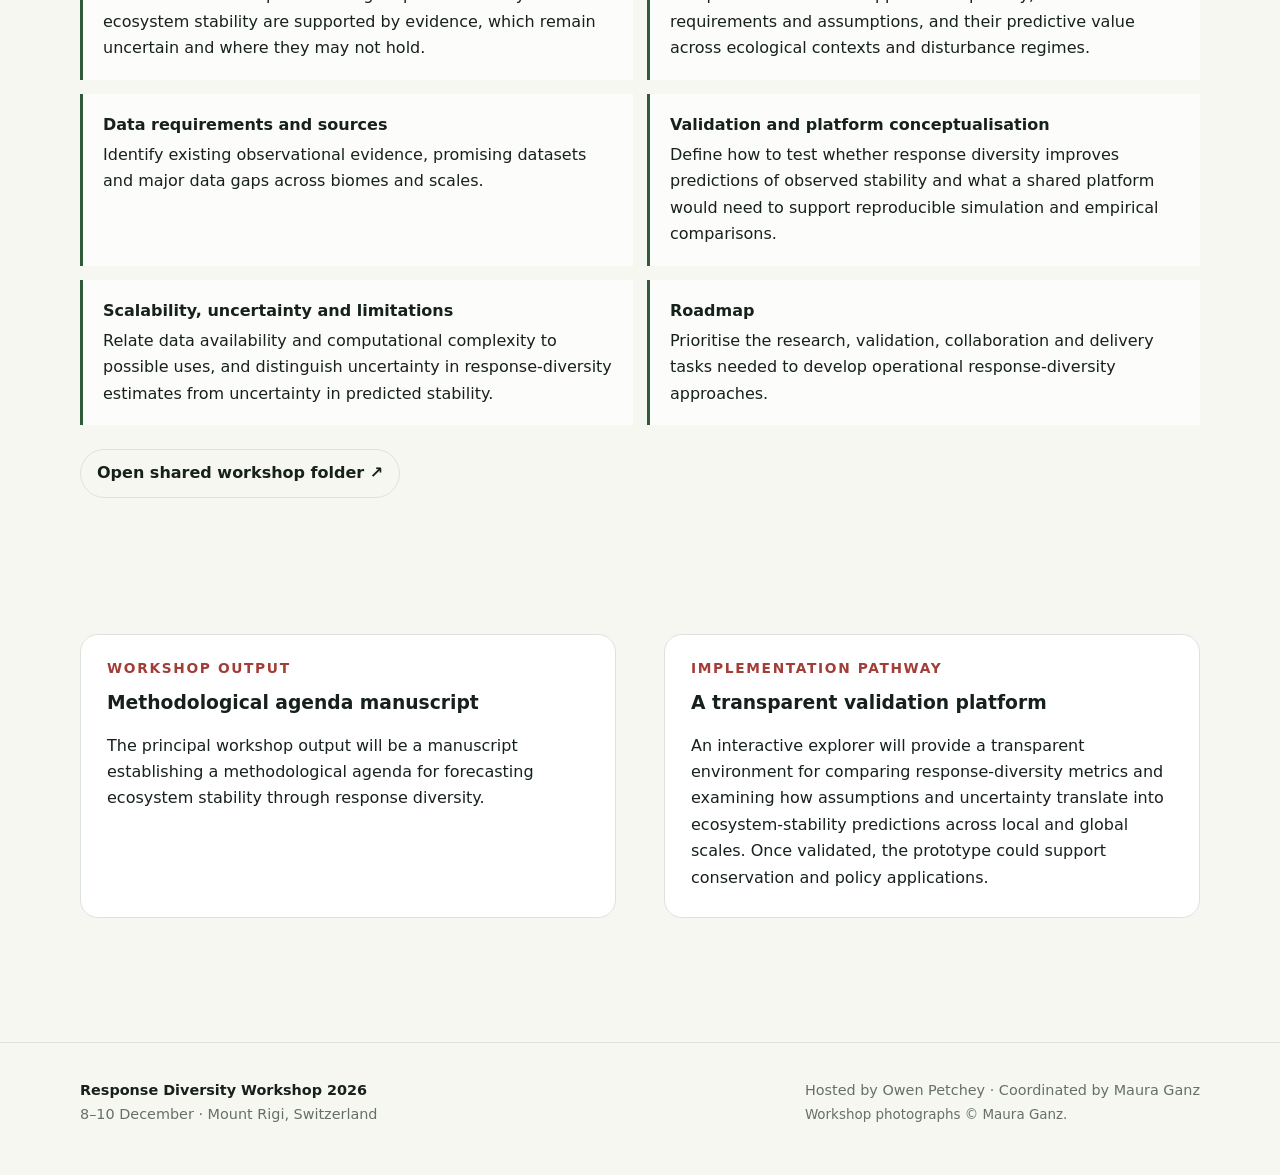
==== commit 3ec13501: "landing page final updates" ====
--- a/index.html
+++ b/index.html
@@ -8,7 +8,7 @@
 <section class="section"><div class="container grid-2"><div><p class="kicker">Why this workshop</p><h2 class="section-title">From biodiversity change to ecosystem stability</h2></div><div class="prose"><p class="lead">Biodiversity projections increasingly describe expected changes in species occurrence, abundance and community composition. These projections are essential, but they do not by themselves show whether ecosystem functions and services will persist under multifarious environmental change. The workshop asks how forecasting can connect biodiversity change to stability-relevant mechanisms and outcomes.</p><p>Response diversity—the variation in environmental responses among species, populations or functional groups that contribute to similar ecosystem functions—is a promising mechanism-oriented predictor. It is not itself a stability metric, and its ability to predict observed stability needs explicit empirical validation.</p><p>The workshop goal is to develop a shared scientific basis for forecasting ecosystem stability through response diversity.</p></div></div></section>
 <section class="section compact"><div class="container"><div class="landing-photo-grid" aria-label="Mount Rigi landscapes above the clouds"><img src="assets/images/rigi-landscape-november.jpg" alt="Wide Mount Rigi landscape with the Rigi Kulm peak, alpine meadows and distant mountains" loading="lazy"><img src="assets/images/rigi-sea-of-clouds.jpg" alt="Forest slopes on Mount Rigi rising above a broad sea of clouds" loading="lazy"><img src="assets/images/rigi-cloudscape.jpg" alt="Mountain panorama from Rigi with dramatic clouds and sunlight above the valley fog" loading="lazy"></div></div></section>
 <section class="section"><div class="container"><p class="kicker">Workshop focus</p><div class="objectives"><div class="objective"><strong>Concepts and terminology</strong>Develop a common understanding of response diversity and ecological stability, including what should be predicted and at which spatial and temporal scales.</div><div class="objective"><strong>Use case, urgency and ethics</strong>Clarify the added value of response diversity for research, conservation, policy and management, together with the ethical implications, risks and remaining uncertainty.</div><div class="objective"><strong>Revision and evaluation of assumptions</strong>Assess which assumptions linking response diversity and ecosystem stability are supported by evidence, which remain uncertain and where they may not hold.</div><div class="objective"><strong>Metrics and modelling approaches</strong>Compare what different approaches quantify, their data requirements and assumptions, and their predictive value across ecological contexts and disturbance regimes.</div><div class="objective"><strong>Data requirements and sources</strong>Identify existing observational evidence, promising datasets and major data gaps across biomes and scales.</div><div class="objective"><strong>Validation and platform conceptualisation</strong>Define how to test whether response diversity improves predictions of observed stability and what a shared platform would need to support reproducible simulation and empirical comparisons.</div><div class="objective"><strong>Scalability, uncertainty and limitations</strong>Relate data availability and computational complexity to possible uses, and distinguish uncertainty in response-diversity estimates from uncertainty in predicted stability.</div><div class="objective"><strong>Roadmap</strong>Prioritise the research, validation, collaboration and delivery tasks needed to develop operational response-diversity approaches.</div></div><div class="link-row"><a class="button secondary" href="https://drive.google.com/drive/folders/1cVGSi4wc9Nhe2fPdjX42yO3h7nQJ4OTM?dmr=1&amp;ec=wgc-drive-%5Bmodule%5D-goto" target="_blank" rel="noopener">Open shared workshop folder ↗</a></div></div></section>
-<section class="section compact"><div class="container grid-2"><article class="card number-card"><span class="num">WORKSHOP OUTPUT</span><h3>Methodological agenda manuscript</h3><p>The principal workshop output will be a manuscript establishing a methodological agenda for forecasting ecosystem stability through response diversity.</p></article><article class="card number-card"><span class="num">IMPLEMENTATION PATHWAY</span><h3>From scientific basis to operational use</h3><p>The manuscript will include a workshop-generated pathway that prioritises the research and delivery tasks needed to operationalise response diversity.</p></article></div></section>
+<section class="section compact"><div class="container grid-2"><article class="card number-card"><span class="num">WORKSHOP OUTPUT</span><h3>Methodological agenda manuscript</h3><p>The principal workshop output will be a manuscript establishing a methodological agenda for forecasting ecosystem stability through response diversity.</p></article><article class="card number-card"><span class="num">IMPLEMENTATION PATHWAY</span><h3>A transparent validation platform</h3><p>An interactive explorer will provide a transparent environment for comparing response-diversity metrics and examining how assumptions and uncertainty translate into ecosystem-stability predictions across local and global scales. Once validated, the prototype could support conservation and policy applications.</p></article></div></section>
 </main>
 <footer class="site-footer"><div class="footer-inner"><div><strong>Response Diversity Workshop 2026</strong><br>8–10 December · Mount Rigi, Switzerland</div><div>Hosted by Owen Petchey · Coordinated by Maura Ganz<br><span class="photo-credit">Workshop photographs © Maura Ganz.</span></div></div></footer><script src="assets/js/main.js"></script>
 </body></html>
--- a/assets/css/style.css
+++ b/assets/css/style.css
@@ -407,6 +407,7 @@
 .photo-credit { font-size: .84rem; }
 .small-title { font-size: 2.1rem !important; }
 .venue-image { width:100%; height:min(58vw,620px); object-fit:cover; border-radius:20px; box-shadow:var(--shadow); }
+.venue-image-natural { height:auto; object-fit:contain; }
 .venue-copy { margin-top:42px; }
 .accommodation-note { max-width: 860px; background: var(--soft-green); border-color: #cfdccc; }
 .practical-grid { display:grid; grid-template-columns:repeat(4,minmax(0,1fr)); gap:14px; }
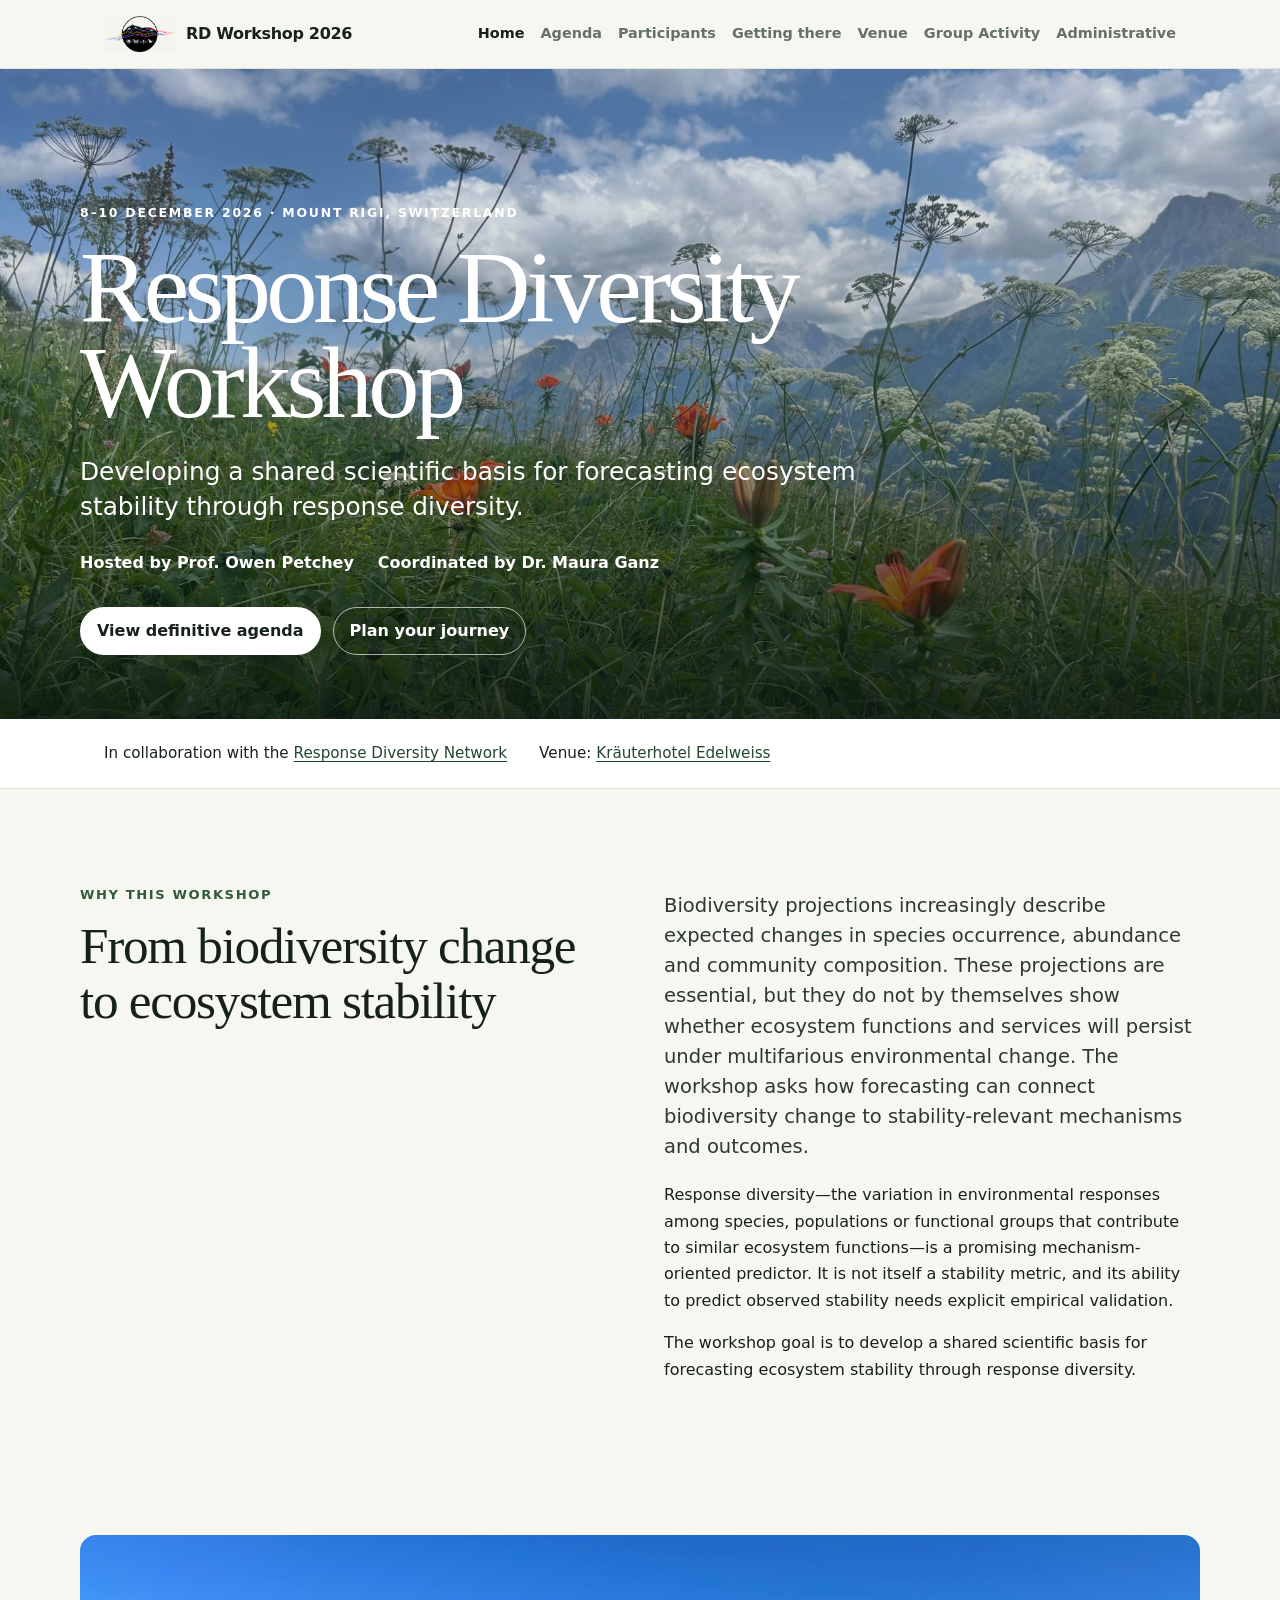
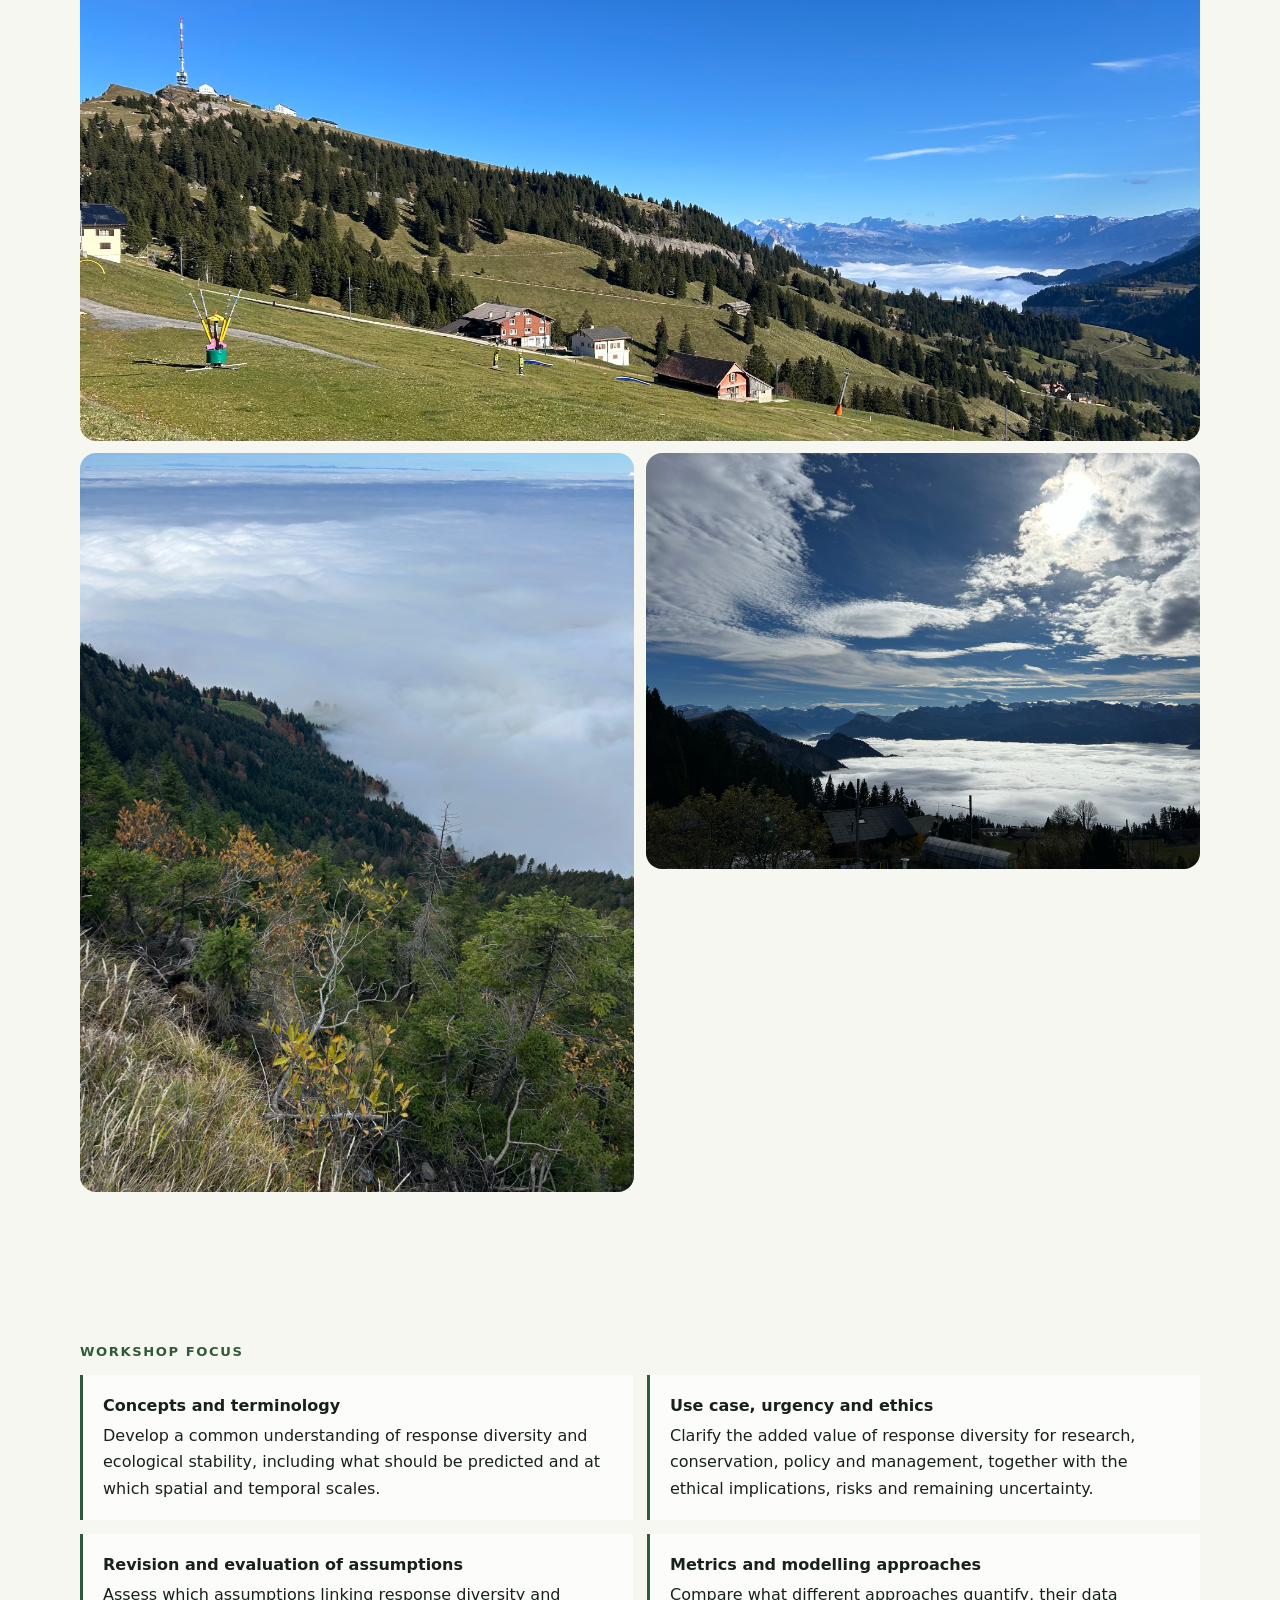
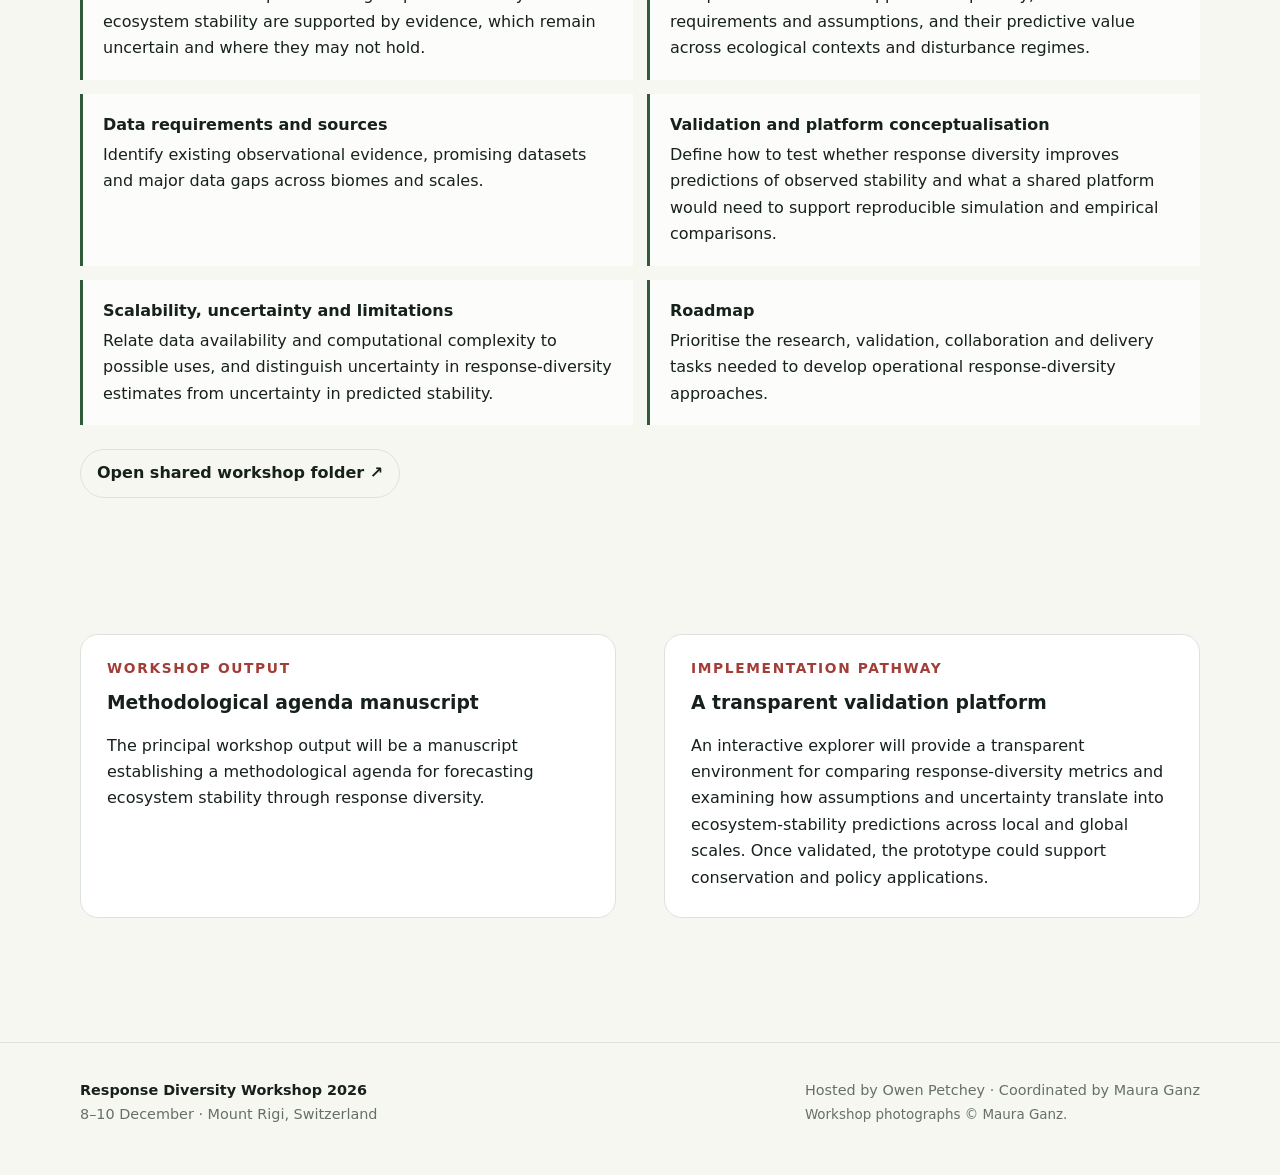
==== commit ff03df39: "logo update all files synced with tschipiti again" ====
--- a/index.html
+++ b/index.html
@@ -1,7 +1,7 @@
 <!doctype html>
 <html lang="en"><head><meta charset="utf-8"><meta name="viewport" content="width=device-width,initial-scale=1"><meta name="description" content="Response Diversity Workshop 2026 at Mount Rigi."><title>Home · Response Diversity Workshop 2026</title><link rel="stylesheet" href="assets/css/style.css"></head><body>
 <a class="skip-link" href="#main">Skip to content</a>
-<header class="site-header"><nav class="nav-wrap" aria-label="Main navigation"><a class="brand" href="index.html"><span class="brand-mark" aria-hidden="true"></span>RD Workshop 2026</a><button class="menu-toggle" type="button" aria-expanded="false" aria-controls="main-nav">Menu</button><ul class="nav-links" id="main-nav"><li><a class="active" href="index.html">Home</a></li><li><a href="agenda.html">Agenda</a></li><li><a href="participants.html">Participants</a></li><li><a href="travel.html">Getting there</a></li><li><a href="venue.html">Venue</a></li><li><a href="rigi.html">Group Activity</a></li><li><a href="administrative.html">Administrative</a></li></ul></nav></header>
+<header class="site-header"><nav class="nav-wrap" aria-label="Main navigation"><a class="brand" href="index.html"><img class="brand-logo" src="assets/images/rigi-ws-logo.png" alt="">RD Workshop 2026</a><button class="menu-toggle" type="button" aria-expanded="false" aria-controls="main-nav">Menu</button><ul class="nav-links" id="main-nav"><li><a class="active" href="index.html">Home</a></li><li><a href="agenda.html">Agenda</a></li><li><a href="participants.html">Participants</a></li><li><a href="travel.html">Getting there</a></li><li><a href="venue.html">Venue</a></li><li><a href="rigi.html">Group Activity</a></li><li><a href="administrative.html">Administrative</a></li></ul></nav></header>
 <main id="main">
 <section class="hero" aria-labelledby="hero-title"><div class="hero-inner"><p class="eyebrow">8–10 December 2026 · Mount Rigi, Switzerland</p><h1 id="hero-title">Response Diversity Workshop</h1><p class="hero-sub">Developing a shared scientific basis for forecasting ecosystem stability through response diversity.</p><div class="hero-meta"><span>Hosted by Prof. Owen Petchey</span><span>Coordinated by Dr. Maura Ganz</span></div><div class="hero-actions"><a class="button light" href="agenda.html">View definitive agenda</a><a class="button ghost" href="travel.html">Plan your journey</a></div></div></section>
 <div class="host-strip"><div class="container"><span>In collaboration with the <a href="https://responsediversitynetwork.github.io/RDN-website/" target="_blank" rel="noopener">Response Diversity Network</a></span><span>Venue: <a href="https://www.kraeuterhotel.ch/de/" target="_blank" rel="noopener">Kräuterhotel Edelweiss</a></span></div></div>
--- a/assets/css/style.css
+++ b/assets/css/style.css
@@ -68,13 +68,12 @@
   color: var(--ink);
   white-space: nowrap;
 }
-.brand-mark {
-  width: 12px;
-  height: 12px;
-  border-radius: 50%;
-  background: var(--green);
-  box-shadow: 16px 0 0 var(--blue), 8px 9px 0 var(--red);
-  margin-right: 14px;
+.brand-logo {
+  width: 72px;
+  height: 40px;
+  object-fit: contain;
+  flex: none;
+  mix-blend-mode: multiply;
 }
 .nav-links {
   list-style: none;
@@ -391,6 +390,7 @@
 @media (max-width: 620px) {
   .nav-wrap { padding: 0 18px; }
   .brand { font-size: .92rem; }
+  .brand-logo { width: 58px; height: 34px; }
   .hero { min-height: 590px; }
   .hero-inner { width: min(100% - 36px, var(--max)); padding-bottom: 42px; }
   .hero h1 { font-size: clamp(3rem, 16vw, 4.8rem); }
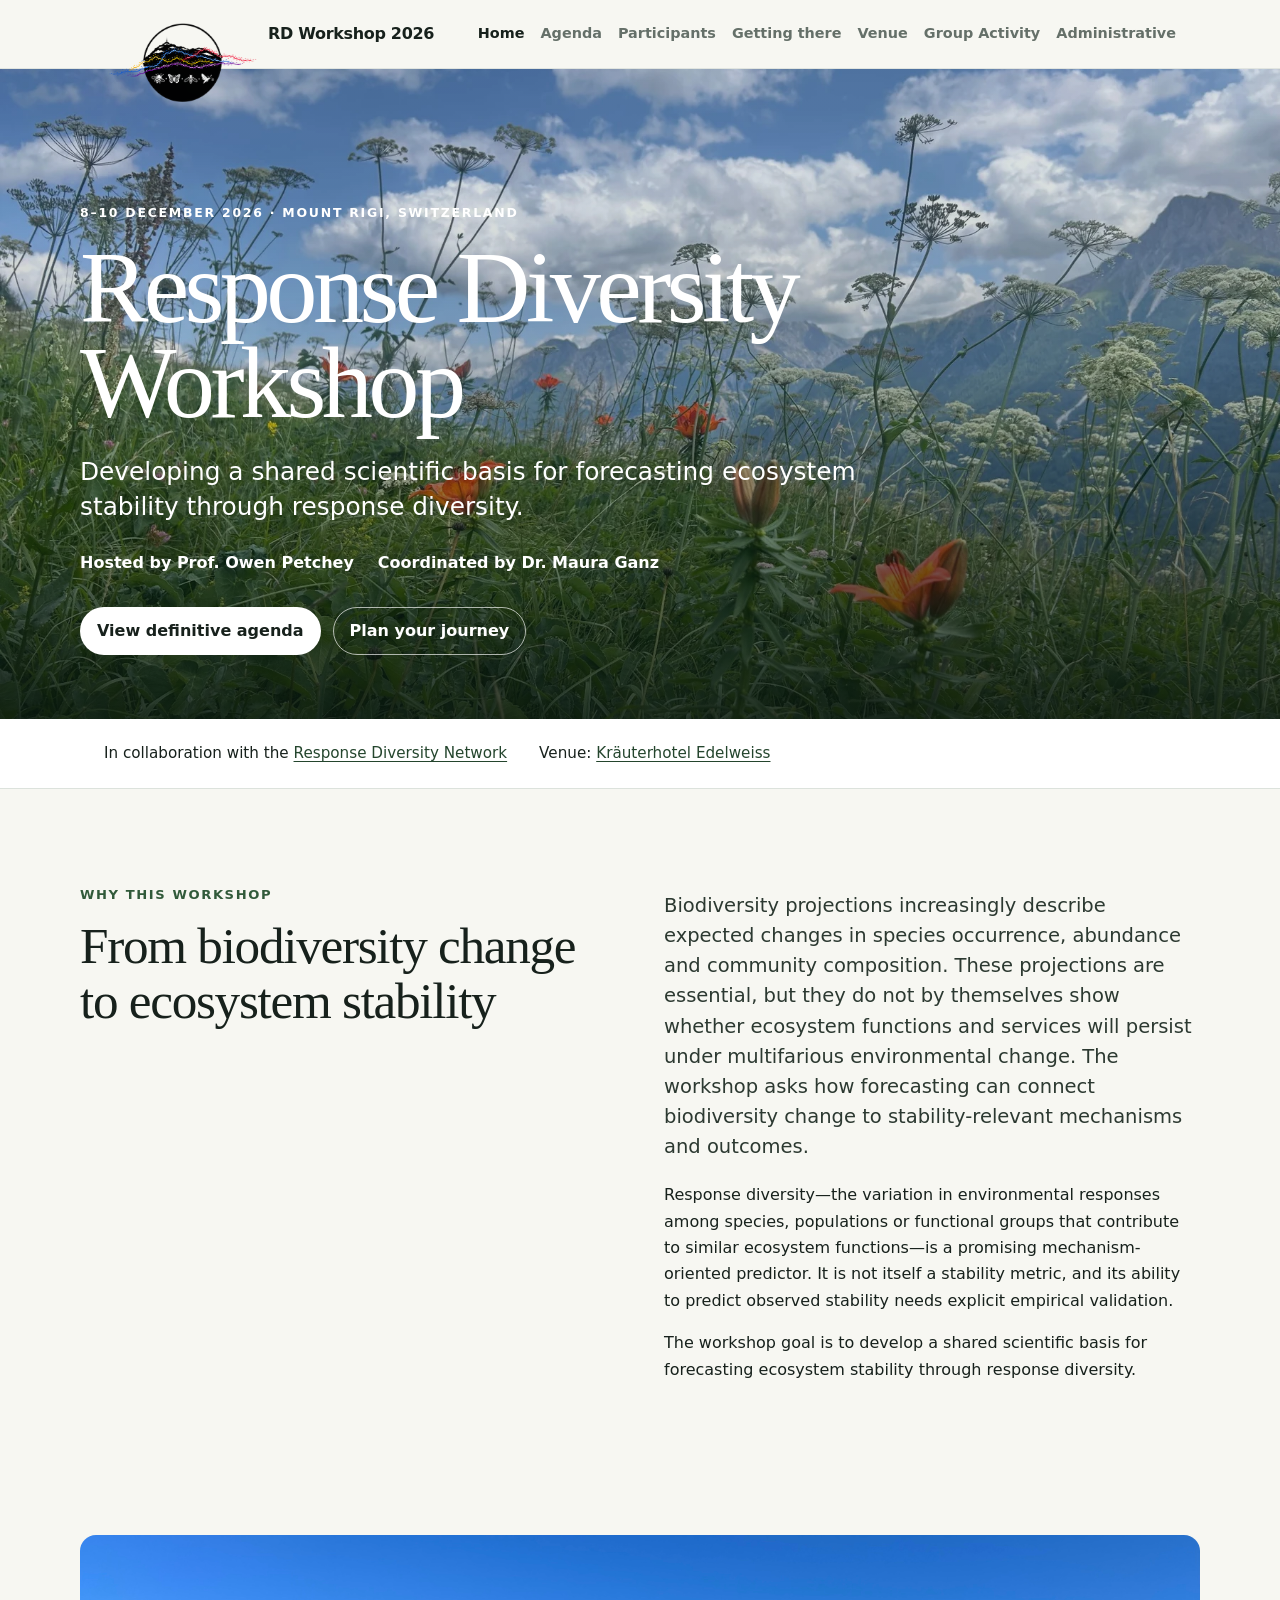
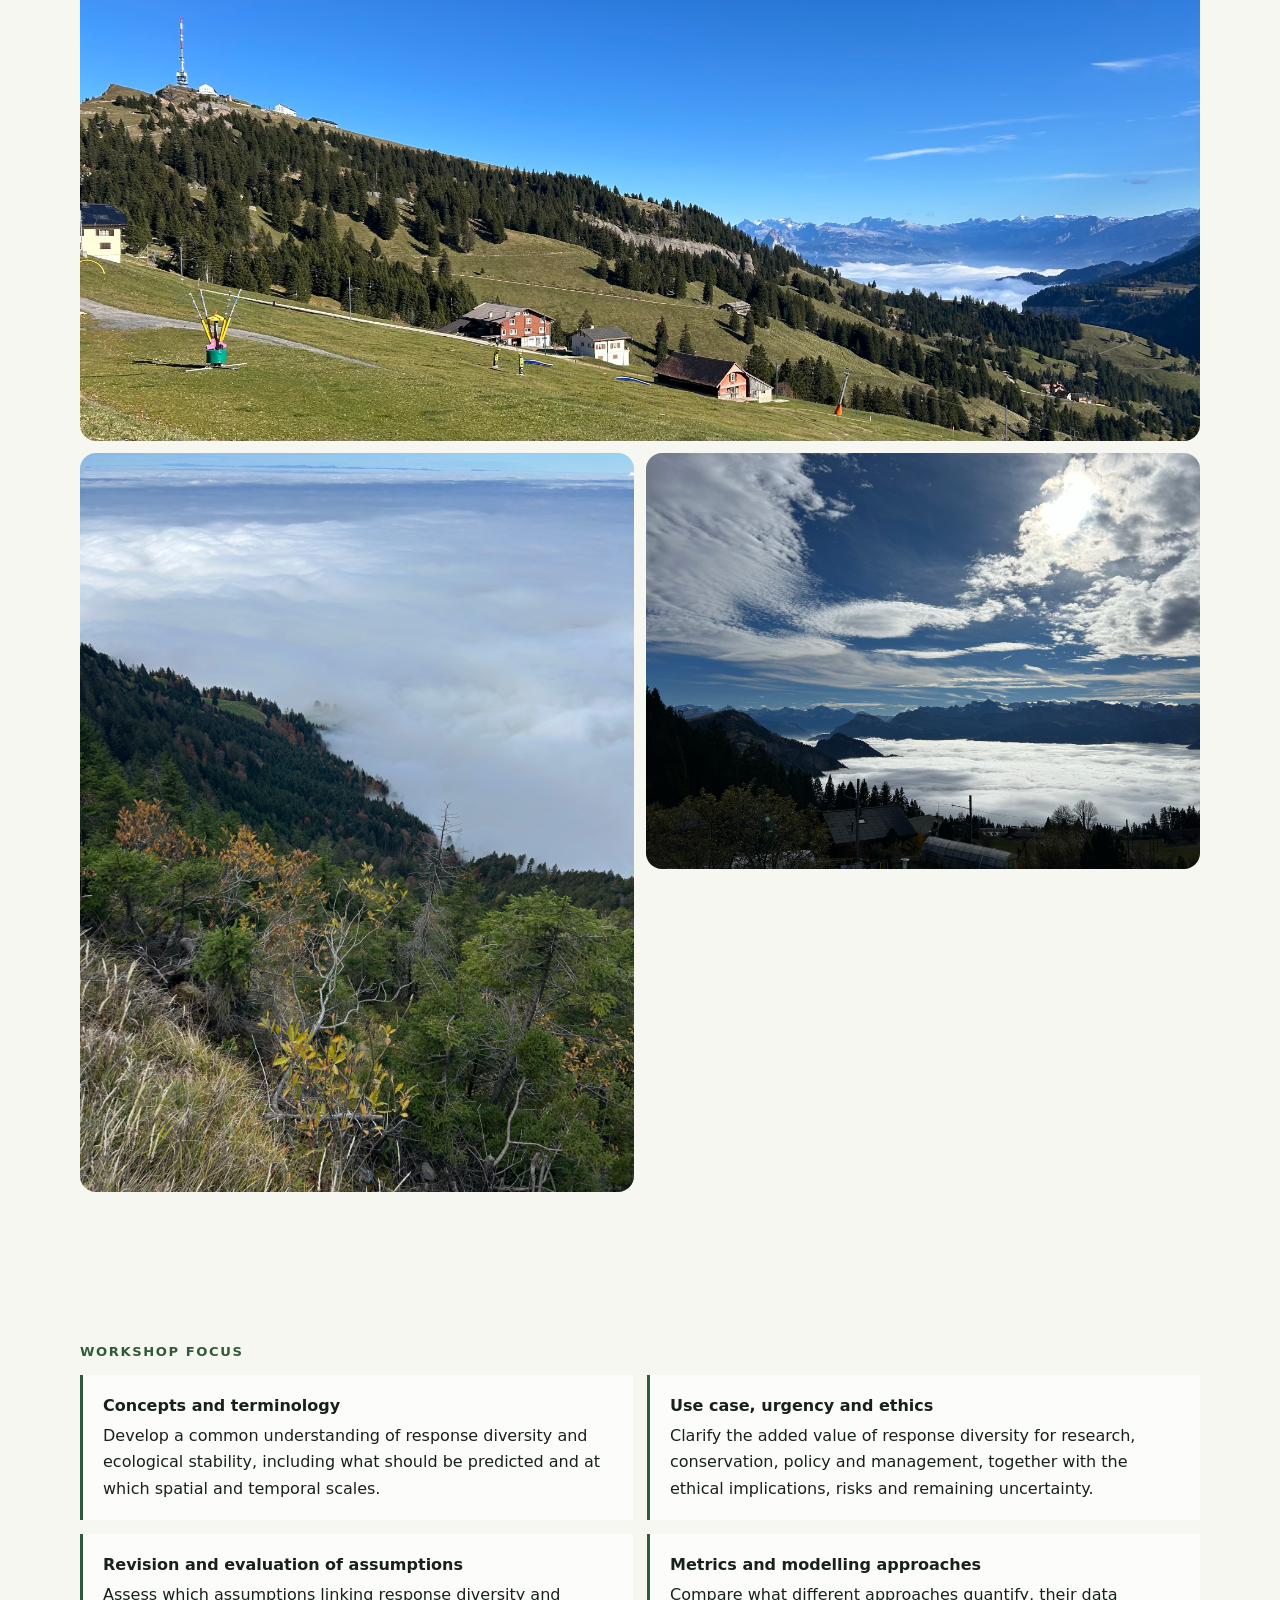
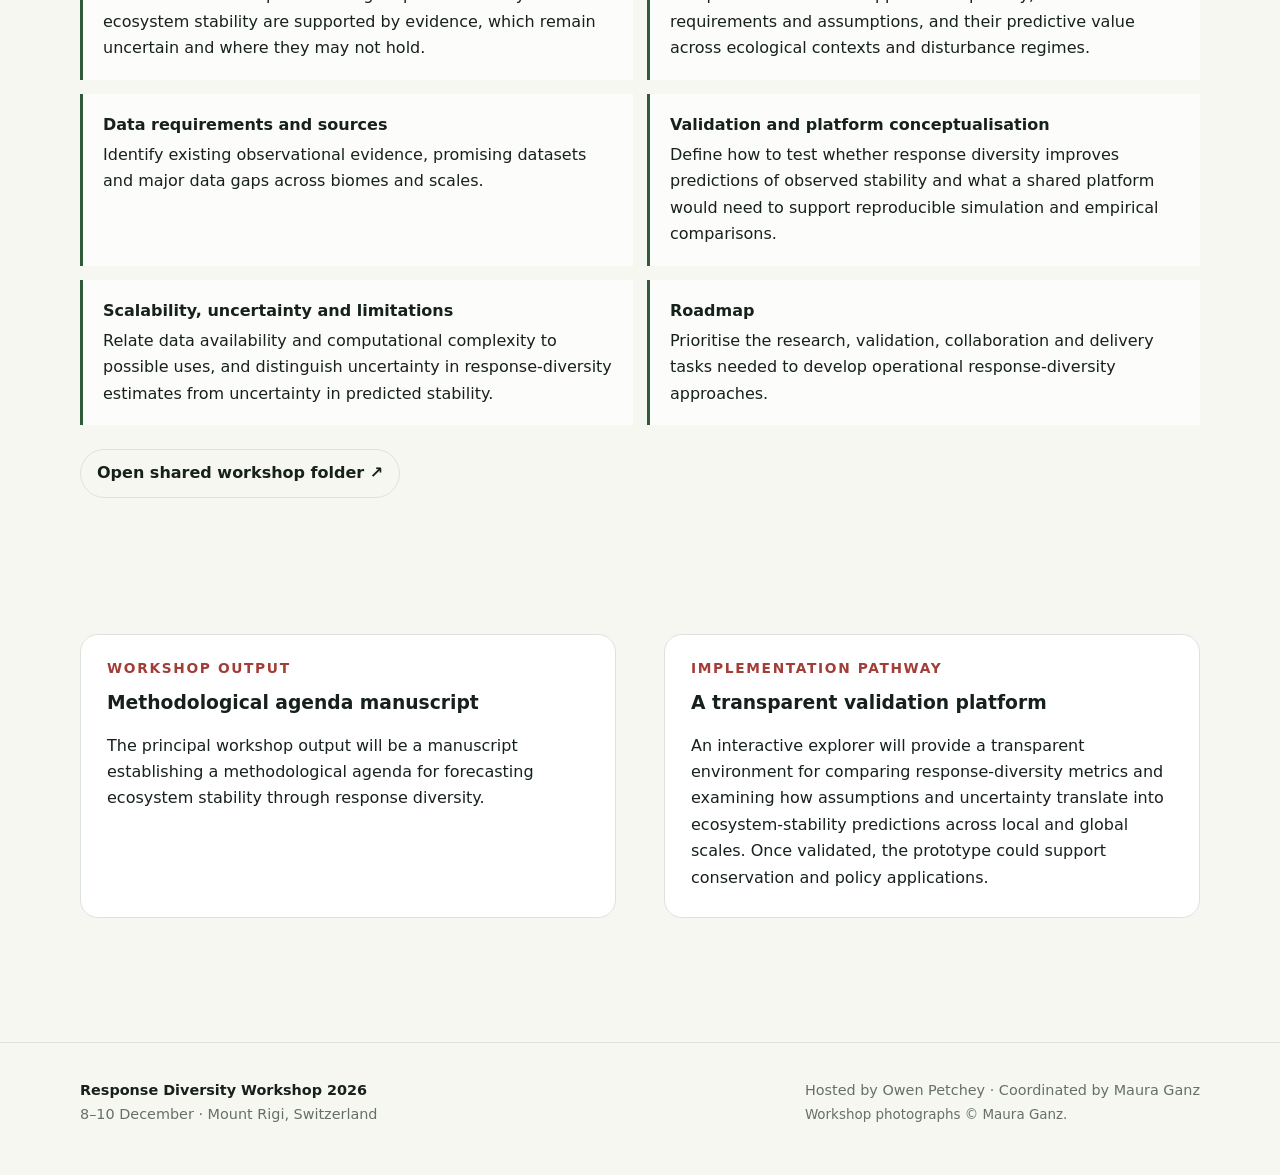
==== commit ad0f19d8: "final fixes - hopefully" ====
--- a/index.html
+++ b/index.html
@@ -1,5 +1,5 @@
 <!doctype html>
-<html lang="en"><head><meta charset="utf-8"><meta name="viewport" content="width=device-width,initial-scale=1"><meta name="description" content="Response Diversity Workshop 2026 at Mount Rigi."><title>Home · Response Diversity Workshop 2026</title><link rel="stylesheet" href="assets/css/style.css"></head><body>
+<html lang="en"><head><meta charset="utf-8"><meta name="viewport" content="width=device-width,initial-scale=1"><meta name="description" content="Response Diversity Workshop 2026 at Mount Rigi."><title>Home · Response Diversity Workshop 2026</title><link rel="stylesheet" href="assets/css/style.css"></head><body class="home-page">
 <a class="skip-link" href="#main">Skip to content</a>
 <header class="site-header"><nav class="nav-wrap" aria-label="Main navigation"><a class="brand" href="index.html"><img class="brand-logo" src="assets/images/rigi-ws-logo.png" alt="">RD Workshop 2026</a><button class="menu-toggle" type="button" aria-expanded="false" aria-controls="main-nav">Menu</button><ul class="nav-links" id="main-nav"><li><a class="active" href="index.html">Home</a></li><li><a href="agenda.html">Agenda</a></li><li><a href="participants.html">Participants</a></li><li><a href="travel.html">Getting there</a></li><li><a href="venue.html">Venue</a></li><li><a href="rigi.html">Group Activity</a></li><li><a href="administrative.html">Administrative</a></li></ul></nav></header>
 <main id="main">
--- a/assets/css/style.css
+++ b/assets/css/style.css
@@ -61,7 +61,7 @@
 .brand {
   display: flex;
   align-items: center;
-  gap: 10px;
+  gap: 6px;
   font-weight: 750;
   letter-spacing: -.02em;
   text-decoration: none;
@@ -69,11 +69,19 @@
   white-space: nowrap;
 }
 .brand-logo {
-  width: 72px;
-  height: 40px;
+  width: 100px;
+  height: 56px;
   object-fit: contain;
   flex: none;
-  mix-blend-mode: multiply;
+  margin: -6px 0 -10px;
+}
+.home-page .brand-logo {
+  width: 158px;
+  height: 88px;
+  margin: -10px 0 -42px;
+  position: relative;
+  top: 12px;
+  z-index: 101;
 }
 .nav-links {
   list-style: none;
@@ -200,6 +208,17 @@
 }
 .page-hero .container { max-width: var(--max); }
 .page-hero p { max-width: 760px; }
+.agenda-hero-heading {
+  display: flex;
+  align-items: center;
+  justify-content: space-between;
+  gap: 48px;
+}
+.agenda-logo {
+  width: clamp(260px, 32vw, 420px);
+  height: auto;
+  flex: none;
+}
 
 .host-strip {
   background: var(--surface);
@@ -366,7 +385,7 @@
 .footer-inner { max-width: var(--max); margin: 0 auto; display:flex; gap:24px; justify-content:space-between; flex-wrap:wrap; }
 .footer-inner strong { color: var(--ink); }
 
-@media (max-width: 900px) {
+@media (max-width: 1050px) {
   .menu-toggle { display: inline-flex; }
   .nav-links {
     display: none;
@@ -390,12 +409,15 @@
 @media (max-width: 620px) {
   .nav-wrap { padding: 0 18px; }
   .brand { font-size: .92rem; }
-  .brand-logo { width: 58px; height: 34px; }
+  .brand-logo { width: 82px; height: 46px; }
+  .home-page .brand-logo { width: 116px; height: 66px; margin-bottom: -28px; top: 8px; }
   .hero { min-height: 590px; }
   .hero-inner { width: min(100% - 36px, var(--max)); padding-bottom: 42px; }
   .hero h1 { font-size: clamp(3rem, 16vw, 4.8rem); }
   .section { padding: 62px 18px; }
   .page-hero { padding: 72px 18px 46px; }
+  .agenda-hero-heading { align-items: flex-start; flex-direction: column; gap: 26px; }
+  .agenda-logo { width: min(82vw, 340px); }
   .people-grid, .grid-3, .photo-grid { grid-template-columns: 1fr; }
   .photo-grid img, .photo-grid img:first-child, .photo-grid img:nth-child(2), .photo-grid img:nth-child(3) { height: 260px; }
   .landing-photo-grid { grid-template-columns: 1fr; }
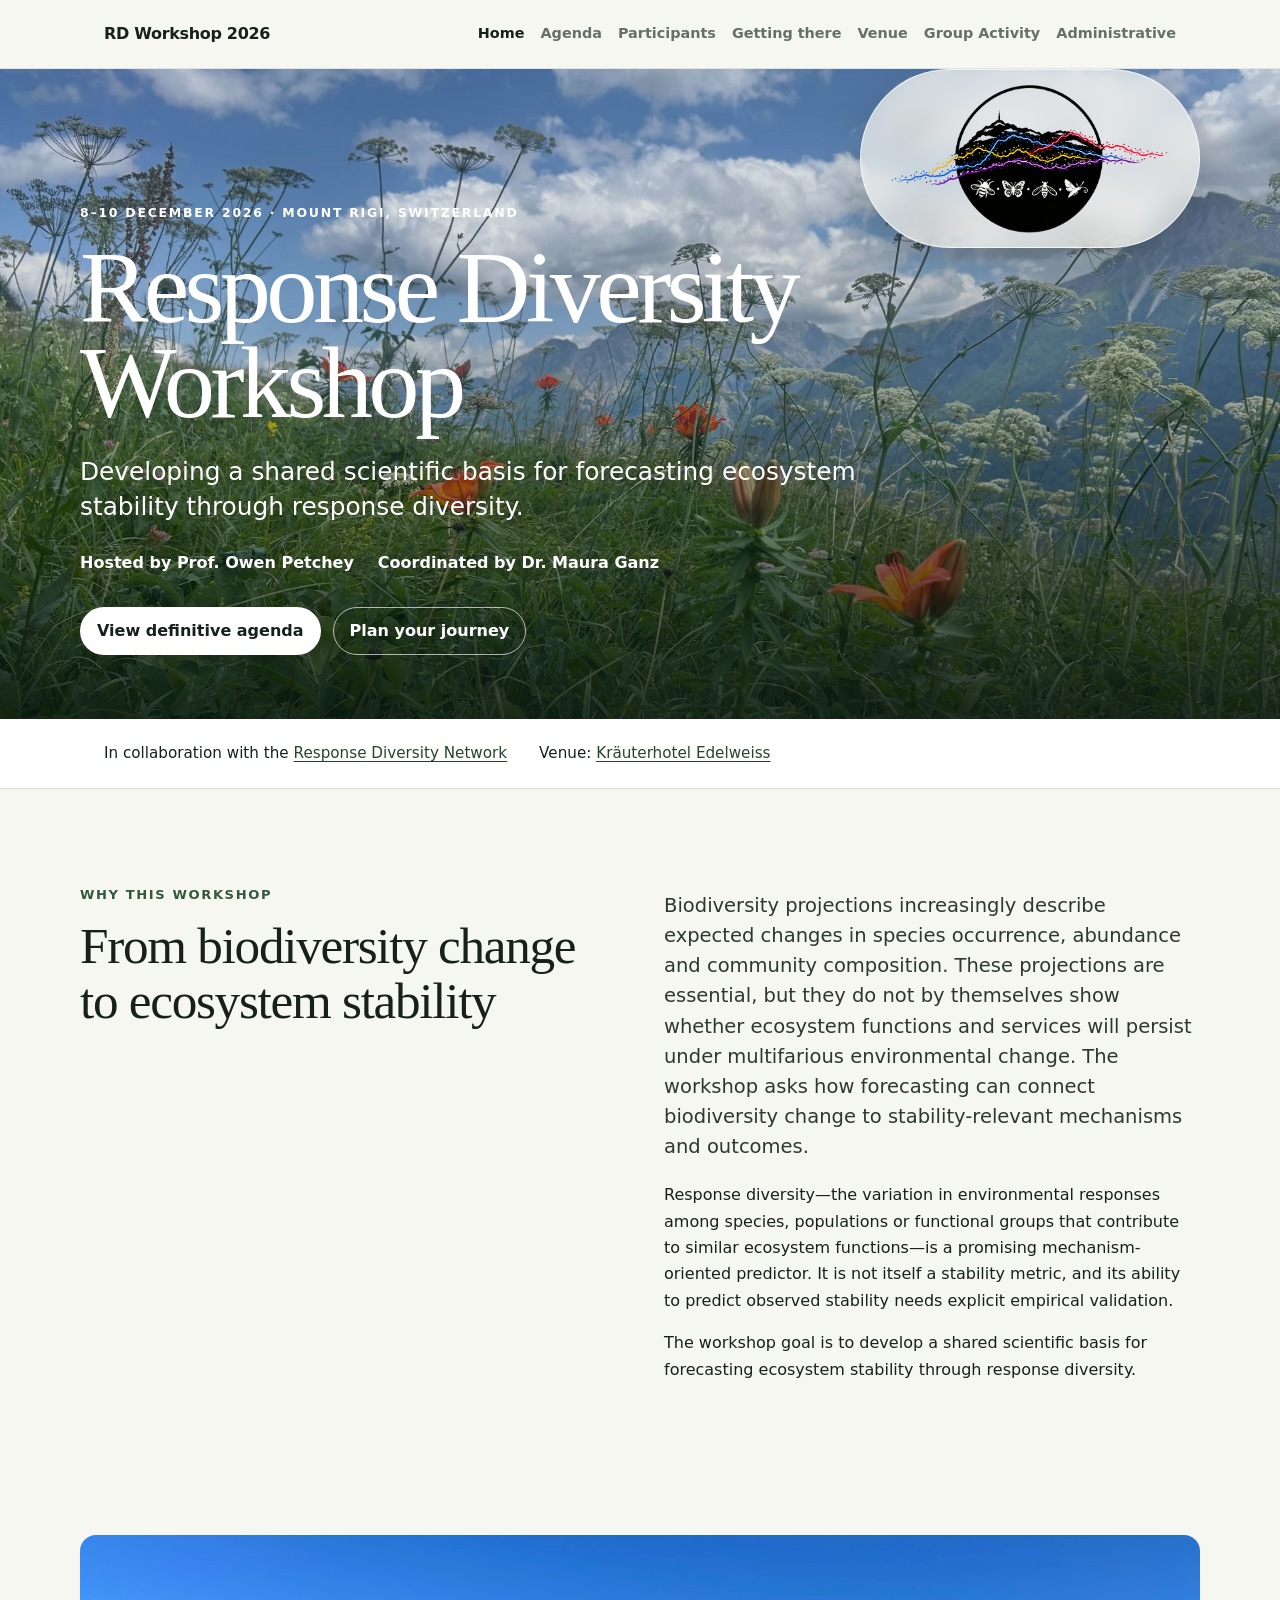
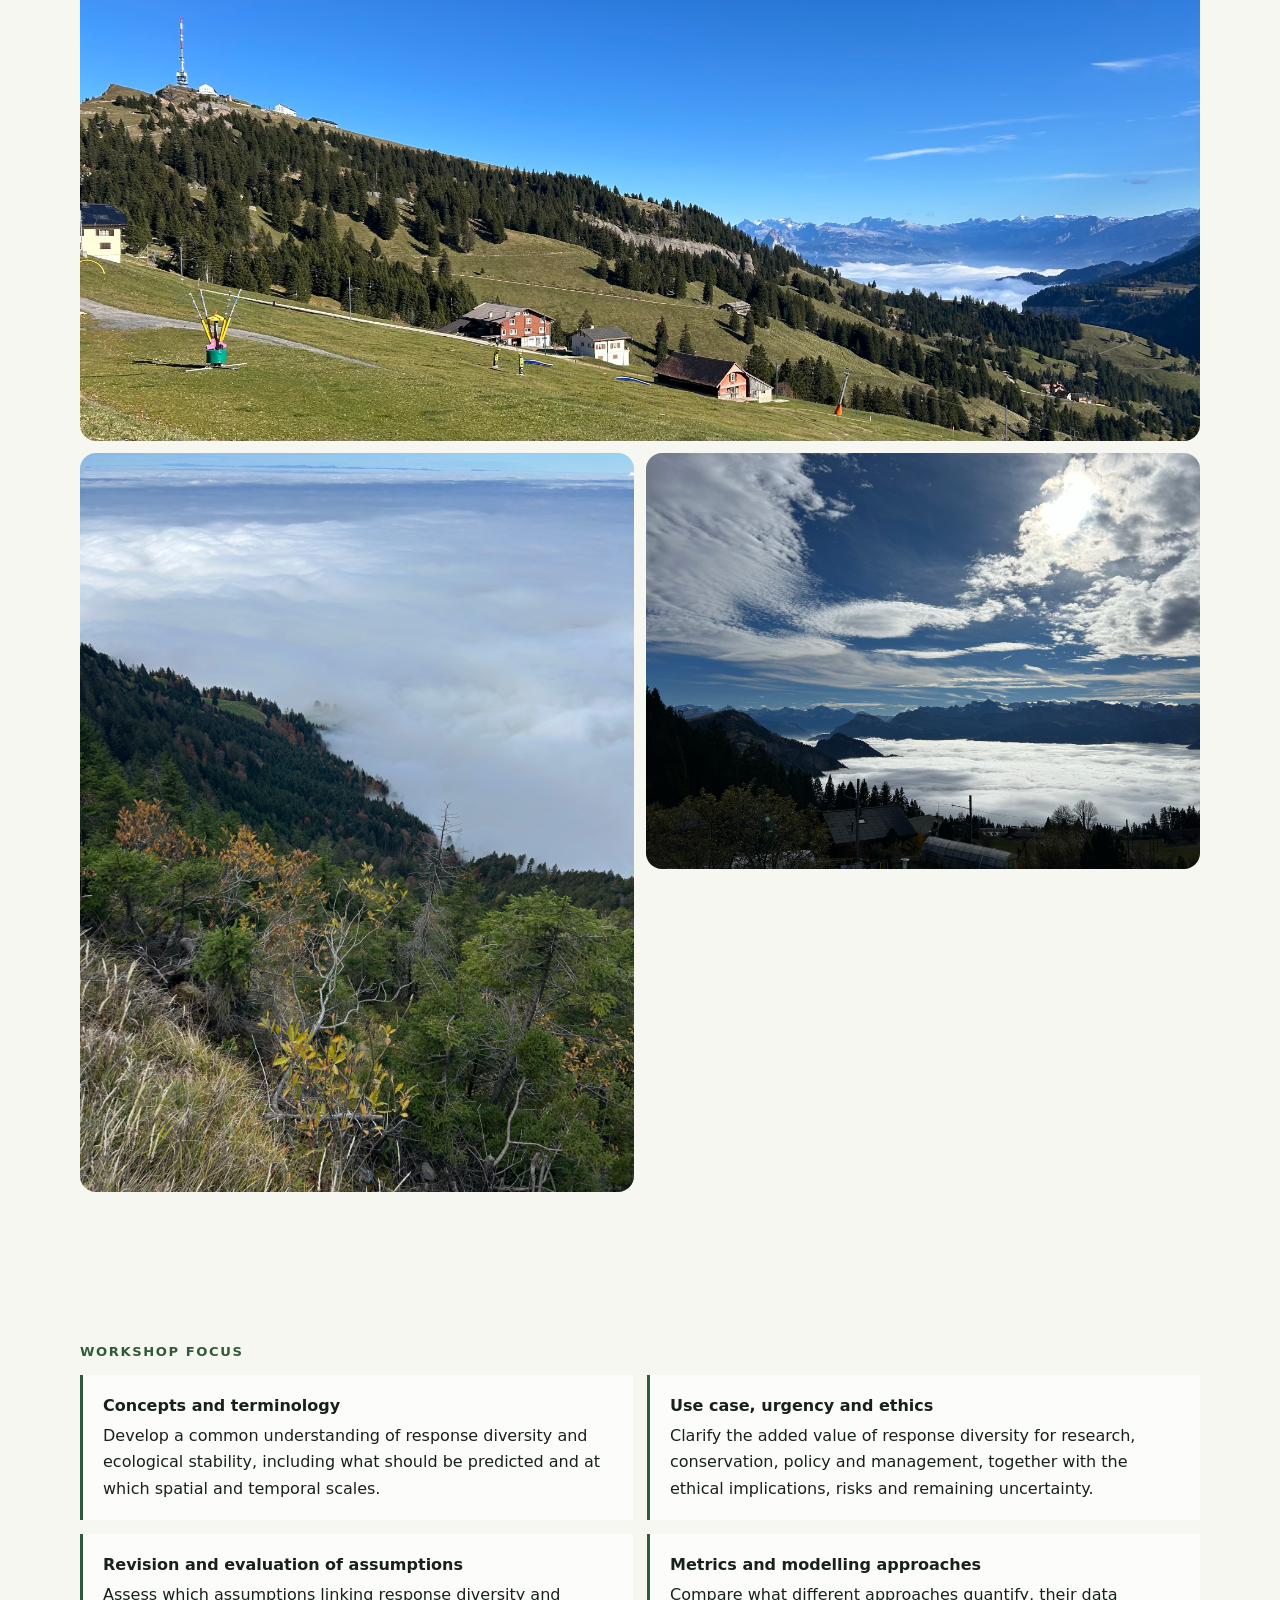
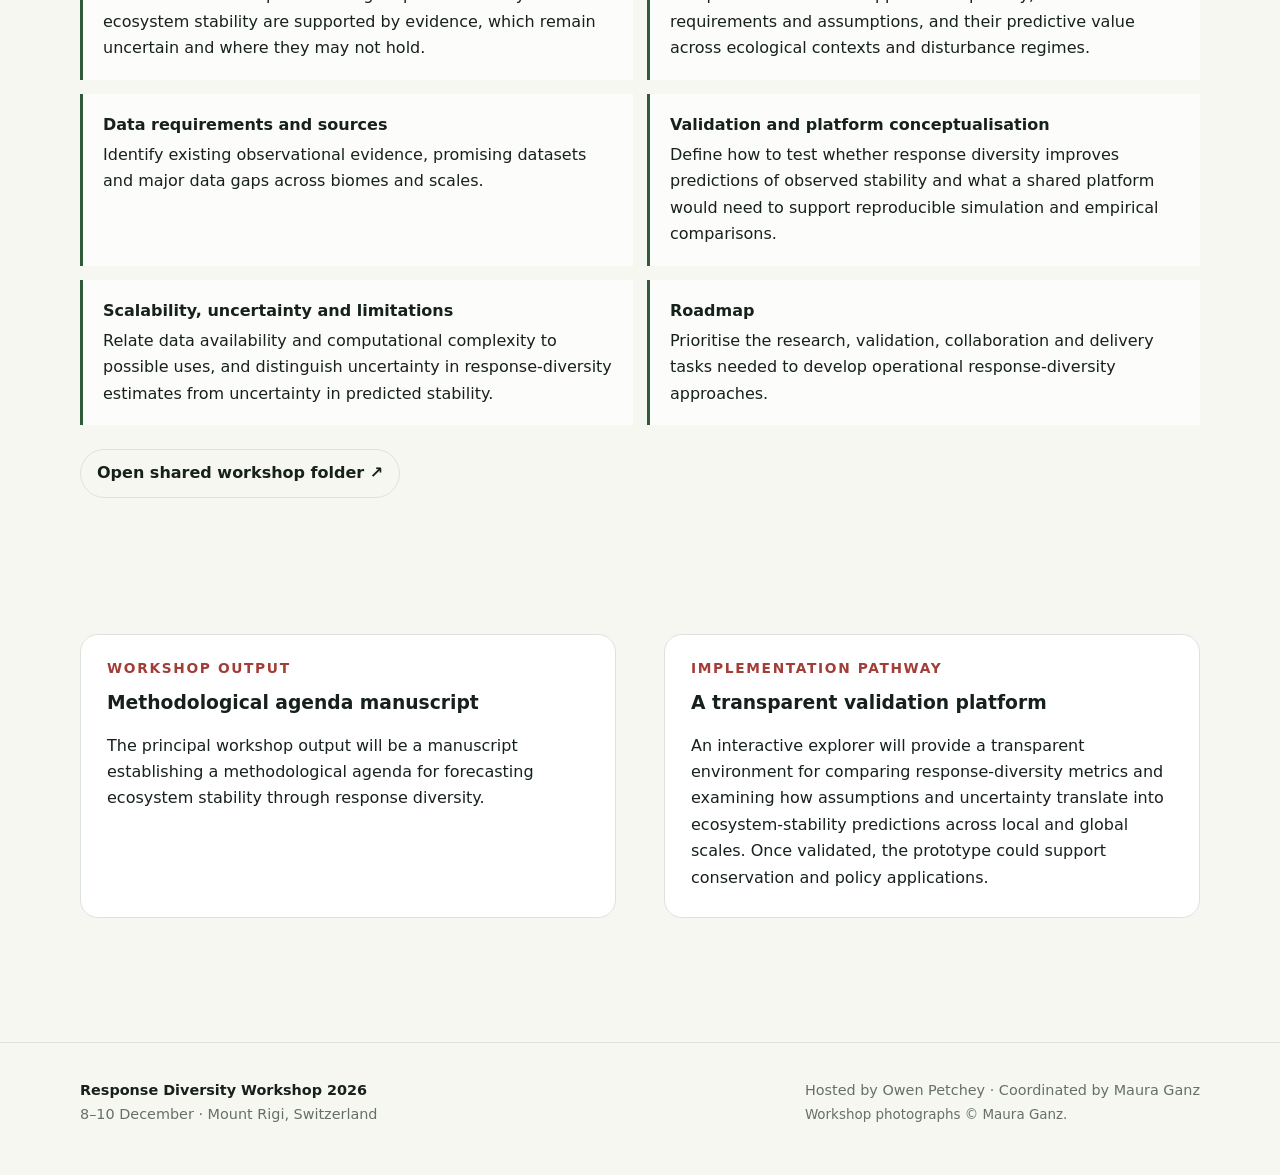
==== commit 01b79c49: "still fixing graphics" ====
--- a/index.html
+++ b/index.html
@@ -1,9 +1,9 @@
 <!doctype html>
 <html lang="en"><head><meta charset="utf-8"><meta name="viewport" content="width=device-width,initial-scale=1"><meta name="description" content="Response Diversity Workshop 2026 at Mount Rigi."><title>Home · Response Diversity Workshop 2026</title><link rel="stylesheet" href="assets/css/style.css"></head><body class="home-page">
 <a class="skip-link" href="#main">Skip to content</a>
-<header class="site-header"><nav class="nav-wrap" aria-label="Main navigation"><a class="brand" href="index.html"><img class="brand-logo" src="assets/images/rigi-ws-logo.png" alt="">RD Workshop 2026</a><button class="menu-toggle" type="button" aria-expanded="false" aria-controls="main-nav">Menu</button><ul class="nav-links" id="main-nav"><li><a class="active" href="index.html">Home</a></li><li><a href="agenda.html">Agenda</a></li><li><a href="participants.html">Participants</a></li><li><a href="travel.html">Getting there</a></li><li><a href="venue.html">Venue</a></li><li><a href="rigi.html">Group Activity</a></li><li><a href="administrative.html">Administrative</a></li></ul></nav></header>
+<header class="site-header"><nav class="nav-wrap" aria-label="Main navigation"><a class="brand" href="index.html">RD Workshop 2026</a><button class="menu-toggle" type="button" aria-expanded="false" aria-controls="main-nav">Menu</button><ul class="nav-links" id="main-nav"><li><a class="active" href="index.html">Home</a></li><li><a href="agenda.html">Agenda</a></li><li><a href="participants.html">Participants</a></li><li><a href="travel.html">Getting there</a></li><li><a href="venue.html">Venue</a></li><li><a href="rigi.html">Group Activity</a></li><li><a href="administrative.html">Administrative</a></li></ul></nav></header>
 <main id="main">
-<section class="hero" aria-labelledby="hero-title"><div class="hero-inner"><p class="eyebrow">8–10 December 2026 · Mount Rigi, Switzerland</p><h1 id="hero-title">Response Diversity Workshop</h1><p class="hero-sub">Developing a shared scientific basis for forecasting ecosystem stability through response diversity.</p><div class="hero-meta"><span>Hosted by Prof. Owen Petchey</span><span>Coordinated by Dr. Maura Ganz</span></div><div class="hero-actions"><a class="button light" href="agenda.html">View definitive agenda</a><a class="button ghost" href="travel.html">Plan your journey</a></div></div></section>
+<section class="hero" aria-labelledby="hero-title"><div class="hero-logo-halo"><img src="assets/images/rigi-ws-logo.png" alt=""></div><div class="hero-inner"><p class="eyebrow">8–10 December 2026 · Mount Rigi, Switzerland</p><h1 id="hero-title">Response Diversity Workshop</h1><p class="hero-sub">Developing a shared scientific basis for forecasting ecosystem stability through response diversity.</p><div class="hero-meta"><span>Hosted by Prof. Owen Petchey</span><span>Coordinated by Dr. Maura Ganz</span></div><div class="hero-actions"><a class="button light" href="agenda.html">View definitive agenda</a><a class="button ghost" href="travel.html">Plan your journey</a></div></div></section>
 <div class="host-strip"><div class="container"><span>In collaboration with the <a href="https://responsediversitynetwork.github.io/RDN-website/" target="_blank" rel="noopener">Response Diversity Network</a></span><span>Venue: <a href="https://www.kraeuterhotel.ch/de/" target="_blank" rel="noopener">Kräuterhotel Edelweiss</a></span></div></div>
 <section class="section"><div class="container grid-2"><div><p class="kicker">Why this workshop</p><h2 class="section-title">From biodiversity change to ecosystem stability</h2></div><div class="prose"><p class="lead">Biodiversity projections increasingly describe expected changes in species occurrence, abundance and community composition. These projections are essential, but they do not by themselves show whether ecosystem functions and services will persist under multifarious environmental change. The workshop asks how forecasting can connect biodiversity change to stability-relevant mechanisms and outcomes.</p><p>Response diversity—the variation in environmental responses among species, populations or functional groups that contribute to similar ecosystem functions—is a promising mechanism-oriented predictor. It is not itself a stability metric, and its ability to predict observed stability needs explicit empirical validation.</p><p>The workshop goal is to develop a shared scientific basis for forecasting ecosystem stability through response diversity.</p></div></div></section>
 <section class="section compact"><div class="container"><div class="landing-photo-grid" aria-label="Mount Rigi landscapes above the clouds"><img src="assets/images/rigi-landscape-november.jpg" alt="Wide Mount Rigi landscape with the Rigi Kulm peak, alpine meadows and distant mountains" loading="lazy"><img src="assets/images/rigi-sea-of-clouds.jpg" alt="Forest slopes on Mount Rigi rising above a broad sea of clouds" loading="lazy"><img src="assets/images/rigi-cloudscape.jpg" alt="Mountain panorama from Rigi with dramatic clouds and sunlight above the valley fog" loading="lazy"></div></div></section>
--- a/assets/css/style.css
+++ b/assets/css/style.css
@@ -61,27 +61,11 @@
 .brand {
   display: flex;
   align-items: center;
-  gap: 6px;
   font-weight: 750;
   letter-spacing: -.02em;
   text-decoration: none;
   color: var(--ink);
   white-space: nowrap;
-}
-.brand-logo {
-  width: 100px;
-  height: 56px;
-  object-fit: contain;
-  flex: none;
-  margin: -6px 0 -10px;
-}
-.home-page .brand-logo {
-  width: 158px;
-  height: 88px;
-  margin: -10px 0 -42px;
-  position: relative;
-  top: 12px;
-  z-index: 101;
 }
 .nav-links {
   list-style: none;
@@ -124,11 +108,26 @@
 }
 .hero-inner {
   position: relative;
+  z-index: 1;
   width: min(var(--max), calc(100% - 48px));
   margin: 0 auto;
   padding: 90px 0 64px;
   color: #fff;
 }
+.hero-logo-halo {
+  position: absolute;
+  z-index: 2;
+  top: 0;
+  right: max(28px, calc((100vw - var(--max)) / 2));
+  width: clamp(280px, 27vw, 340px);
+  padding: 14px 20px;
+  border: 1px solid rgba(255,255,255,.72);
+  border-radius: 999px;
+  background: rgba(247,247,242,.7);
+  box-shadow: 0 18px 46px rgba(8,20,13,.22);
+  backdrop-filter: blur(12px);
+}
+.hero-logo-halo img { display: block; width: 100%; height: auto; }
 .eyebrow {
   text-transform: uppercase;
   letter-spacing: .14em;
@@ -208,13 +207,13 @@
 }
 .page-hero .container { max-width: var(--max); }
 .page-hero p { max-width: 760px; }
-.agenda-hero-heading {
+.title-logo-heading {
   display: flex;
   align-items: center;
   justify-content: space-between;
   gap: 48px;
 }
-.agenda-logo {
+.title-logo {
   width: clamp(260px, 32vw, 420px);
   height: auto;
   flex: none;
@@ -409,15 +408,14 @@
 @media (max-width: 620px) {
   .nav-wrap { padding: 0 18px; }
   .brand { font-size: .92rem; }
-  .brand-logo { width: 82px; height: 46px; }
-  .home-page .brand-logo { width: 116px; height: 66px; margin-bottom: -28px; top: 8px; }
-  .hero { min-height: 590px; }
-  .hero-inner { width: min(100% - 36px, var(--max)); padding-bottom: 42px; }
+  .hero { min-height: 720px; }
+  .hero-logo-halo { top: 26px; left: 50%; right: auto; width: min(76vw, 310px); padding: 16px 22px; transform: translateX(-50%); }
+  .hero-inner { width: min(100% - 36px, var(--max)); padding: 230px 0 42px; }
   .hero h1 { font-size: clamp(3rem, 16vw, 4.8rem); }
   .section { padding: 62px 18px; }
   .page-hero { padding: 72px 18px 46px; }
-  .agenda-hero-heading { align-items: flex-start; flex-direction: column; gap: 26px; }
-  .agenda-logo { width: min(82vw, 340px); }
+  .title-logo-heading { align-items: flex-start; flex-direction: column; gap: 26px; }
+  .title-logo { width: min(82vw, 340px); }
   .people-grid, .grid-3, .photo-grid { grid-template-columns: 1fr; }
   .photo-grid img, .photo-grid img:first-child, .photo-grid img:nth-child(2), .photo-grid img:nth-child(3) { height: 260px; }
   .landing-photo-grid { grid-template-columns: 1fr; }
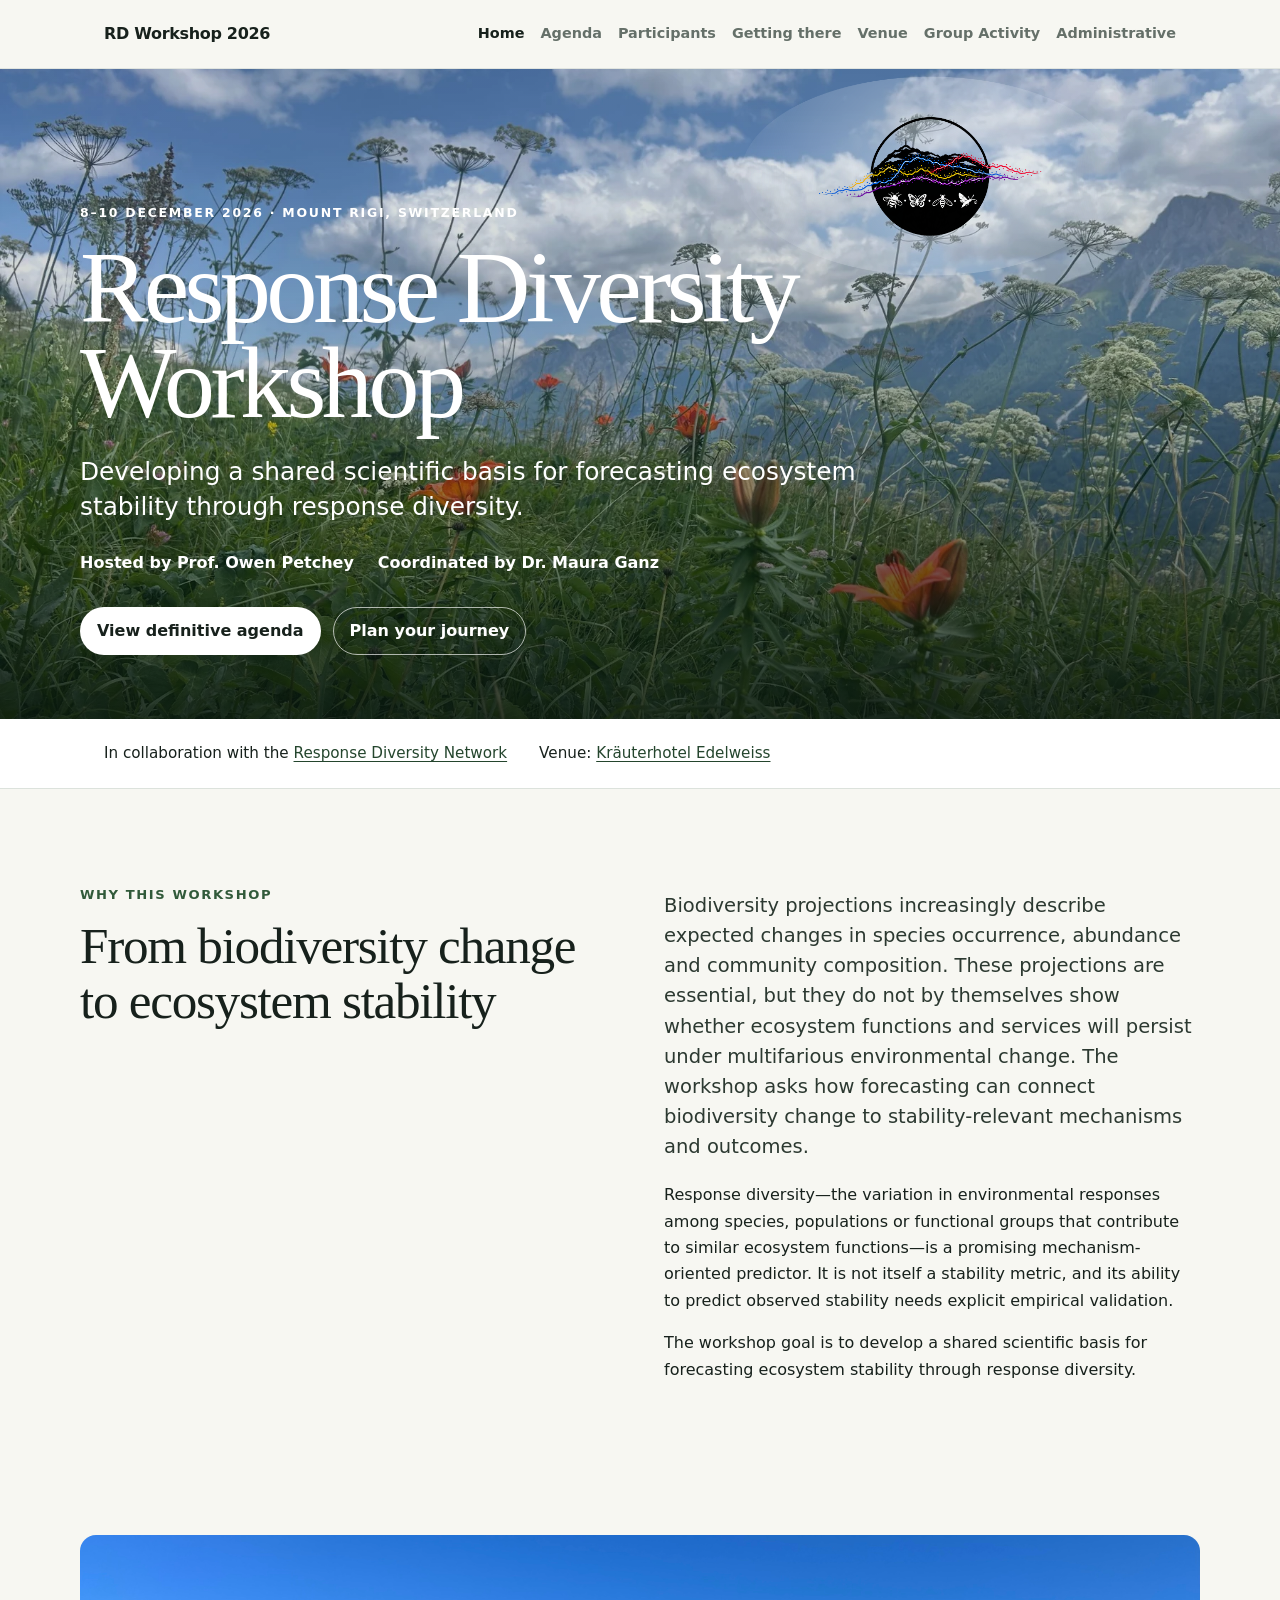
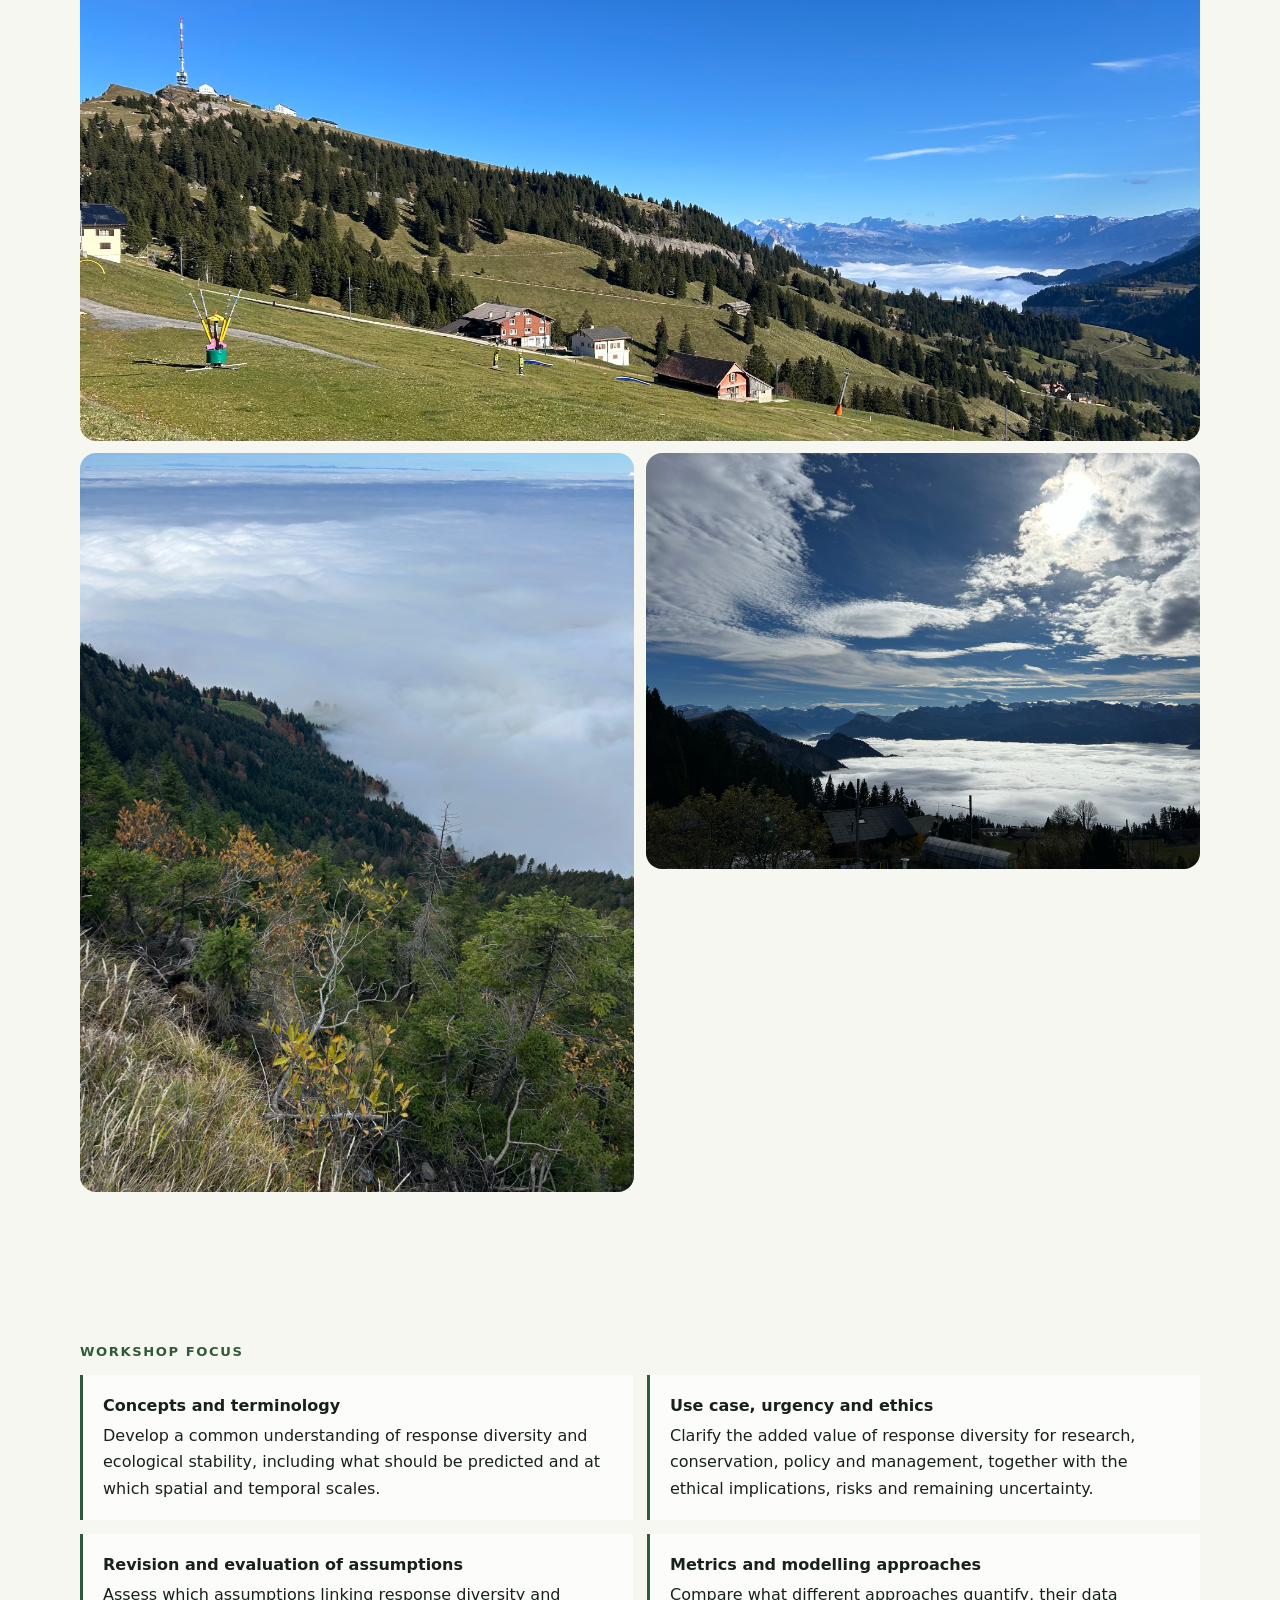
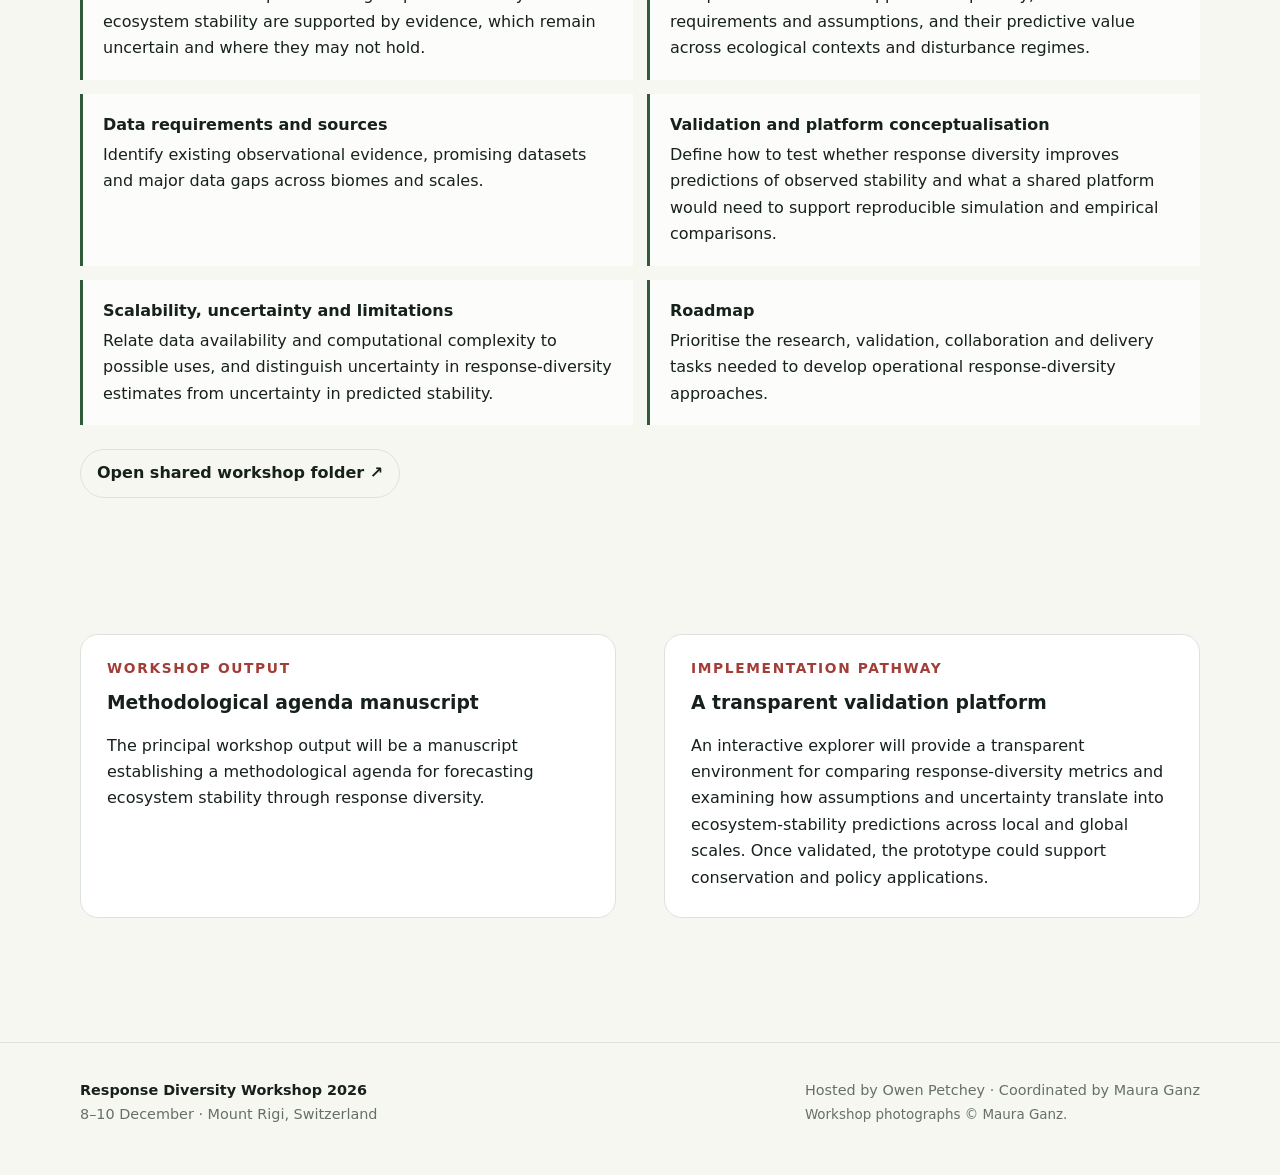
==== commit 551b392a: "Add files via upload" ====
--- a/index.html
+++ b/index.html
@@ -3,7 +3,7 @@
 <a class="skip-link" href="#main">Skip to content</a>
 <header class="site-header"><nav class="nav-wrap" aria-label="Main navigation"><a class="brand" href="index.html">RD Workshop 2026</a><button class="menu-toggle" type="button" aria-expanded="false" aria-controls="main-nav">Menu</button><ul class="nav-links" id="main-nav"><li><a class="active" href="index.html">Home</a></li><li><a href="agenda.html">Agenda</a></li><li><a href="participants.html">Participants</a></li><li><a href="travel.html">Getting there</a></li><li><a href="venue.html">Venue</a></li><li><a href="rigi.html">Group Activity</a></li><li><a href="administrative.html">Administrative</a></li></ul></nav></header>
 <main id="main">
-<section class="hero" aria-labelledby="hero-title"><div class="hero-logo-halo"><img src="assets/images/rigi-ws-logo.png" alt=""></div><div class="hero-inner"><p class="eyebrow">8–10 December 2026 · Mount Rigi, Switzerland</p><h1 id="hero-title">Response Diversity Workshop</h1><p class="hero-sub">Developing a shared scientific basis for forecasting ecosystem stability through response diversity.</p><div class="hero-meta"><span>Hosted by Prof. Owen Petchey</span><span>Coordinated by Dr. Maura Ganz</span></div><div class="hero-actions"><a class="button light" href="agenda.html">View definitive agenda</a><a class="button ghost" href="travel.html">Plan your journey</a></div></div></section>
+<section class="hero" aria-labelledby="hero-title"><div class="hero-logo-halo"><img src="assets/images/landing-logo-halo.png" alt=""></div><div class="hero-inner"><p class="eyebrow">8–10 December 2026 · Mount Rigi, Switzerland</p><h1 id="hero-title">Response Diversity Workshop</h1><p class="hero-sub">Developing a shared scientific basis for forecasting ecosystem stability through response diversity.</p><div class="hero-meta"><span>Hosted by Prof. Owen Petchey</span><span>Coordinated by Dr. Maura Ganz</span></div><div class="hero-actions"><a class="button light" href="agenda.html">View definitive agenda</a><a class="button ghost" href="travel.html">Plan your journey</a></div></div></section>
 <div class="host-strip"><div class="container"><span>In collaboration with the <a href="https://responsediversitynetwork.github.io/RDN-website/" target="_blank" rel="noopener">Response Diversity Network</a></span><span>Venue: <a href="https://www.kraeuterhotel.ch/de/" target="_blank" rel="noopener">Kräuterhotel Edelweiss</a></span></div></div>
 <section class="section"><div class="container grid-2"><div><p class="kicker">Why this workshop</p><h2 class="section-title">From biodiversity change to ecosystem stability</h2></div><div class="prose"><p class="lead">Biodiversity projections increasingly describe expected changes in species occurrence, abundance and community composition. These projections are essential, but they do not by themselves show whether ecosystem functions and services will persist under multifarious environmental change. The workshop asks how forecasting can connect biodiversity change to stability-relevant mechanisms and outcomes.</p><p>Response diversity—the variation in environmental responses among species, populations or functional groups that contribute to similar ecosystem functions—is a promising mechanism-oriented predictor. It is not itself a stability metric, and its ability to predict observed stability needs explicit empirical validation.</p><p>The workshop goal is to develop a shared scientific basis for forecasting ecosystem stability through response diversity.</p></div></div></section>
 <section class="section compact"><div class="container"><div class="landing-photo-grid" aria-label="Mount Rigi landscapes above the clouds"><img src="assets/images/rigi-landscape-november.jpg" alt="Wide Mount Rigi landscape with the Rigi Kulm peak, alpine meadows and distant mountains" loading="lazy"><img src="assets/images/rigi-sea-of-clouds.jpg" alt="Forest slopes on Mount Rigi rising above a broad sea of clouds" loading="lazy"><img src="assets/images/rigi-cloudscape.jpg" alt="Mountain panorama from Rigi with dramatic clouds and sunlight above the valley fog" loading="lazy"></div></div></section>
--- a/assets/css/style.css
+++ b/assets/css/style.css
@@ -117,15 +117,9 @@
 .hero-logo-halo {
   position: absolute;
   z-index: 2;
-  top: 0;
+  top: -18px;
   right: max(28px, calc((100vw - var(--max)) / 2));
-  width: clamp(280px, 27vw, 340px);
-  padding: 14px 20px;
-  border: 1px solid rgba(255,255,255,.72);
-  border-radius: 999px;
-  background: rgba(247,247,242,.7);
-  box-shadow: 0 18px 46px rgba(8,20,13,.22);
-  backdrop-filter: blur(12px);
+  width: clamp(440px, 42vw, 540px);
 }
 .hero-logo-halo img { display: block; width: 100%; height: auto; }
 .eyebrow {
@@ -409,7 +403,7 @@
   .nav-wrap { padding: 0 18px; }
   .brand { font-size: .92rem; }
   .hero { min-height: 720px; }
-  .hero-logo-halo { top: 26px; left: 50%; right: auto; width: min(76vw, 310px); padding: 16px 22px; transform: translateX(-50%); }
+  .hero-logo-halo { top: 18px; left: 50%; right: auto; width: min(96vw, 460px); transform: translateX(-50%); }
   .hero-inner { width: min(100% - 36px, var(--max)); padding: 230px 0 42px; }
   .hero h1 { font-size: clamp(3rem, 16vw, 4.8rem); }
   .section { padding: 62px 18px; }
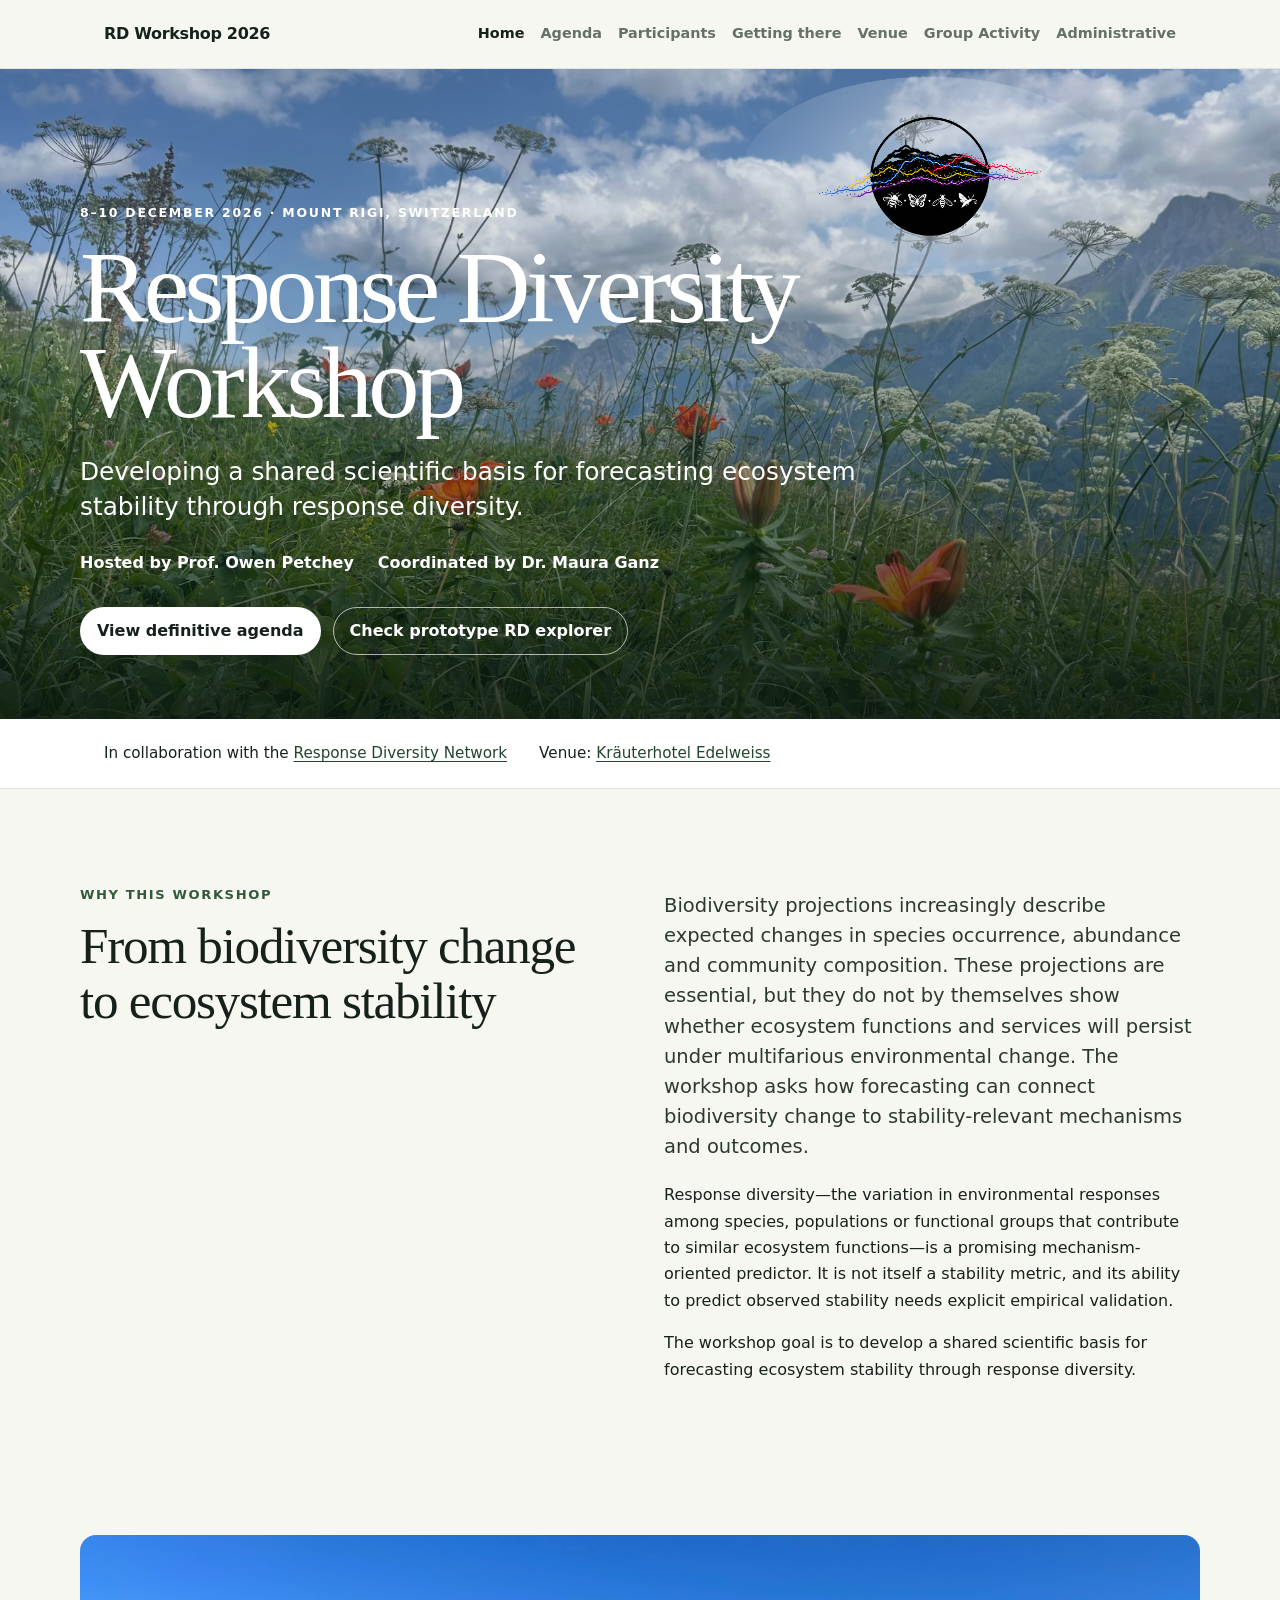
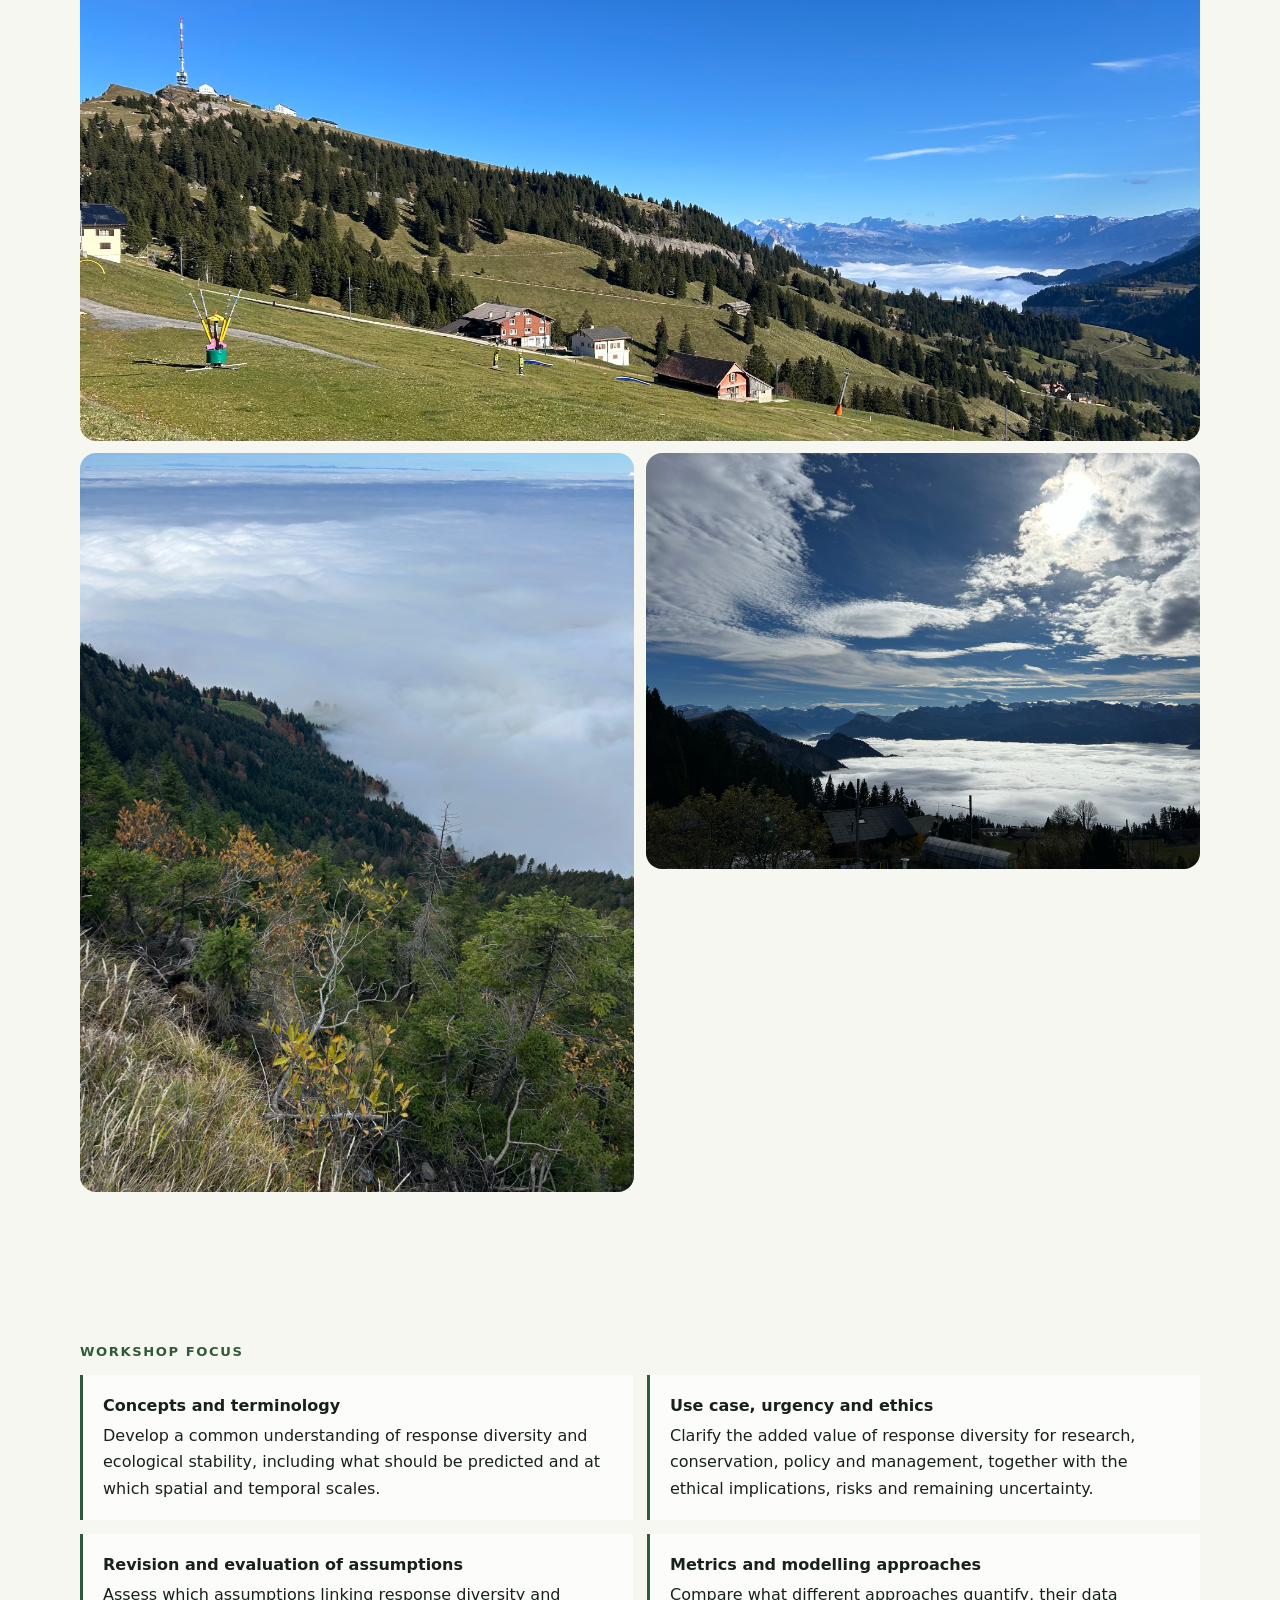
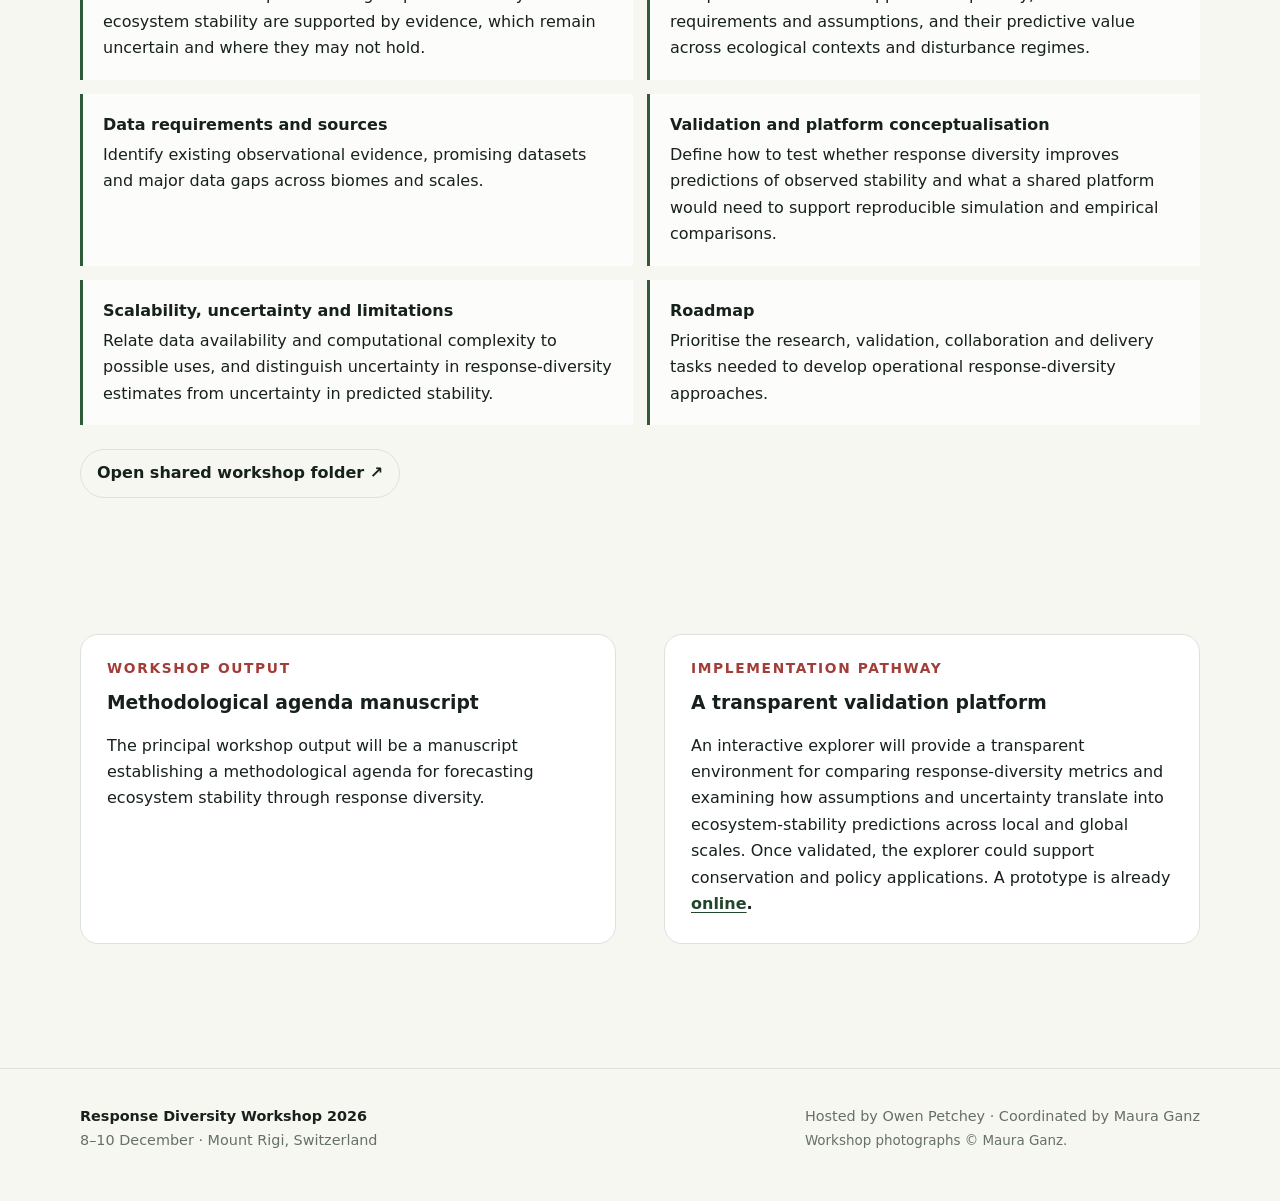
==== commit b29c522a: "explorer + steve -> vadim" ====
--- a/index.html
+++ b/index.html
@@ -3,12 +3,12 @@
 <a class="skip-link" href="#main">Skip to content</a>
 <header class="site-header"><nav class="nav-wrap" aria-label="Main navigation"><a class="brand" href="index.html">RD Workshop 2026</a><button class="menu-toggle" type="button" aria-expanded="false" aria-controls="main-nav">Menu</button><ul class="nav-links" id="main-nav"><li><a class="active" href="index.html">Home</a></li><li><a href="agenda.html">Agenda</a></li><li><a href="participants.html">Participants</a></li><li><a href="travel.html">Getting there</a></li><li><a href="venue.html">Venue</a></li><li><a href="rigi.html">Group Activity</a></li><li><a href="administrative.html">Administrative</a></li></ul></nav></header>
 <main id="main">
-<section class="hero" aria-labelledby="hero-title"><div class="hero-logo-halo"><img src="assets/images/landing-logo-halo.png" alt=""></div><div class="hero-inner"><p class="eyebrow">8–10 December 2026 · Mount Rigi, Switzerland</p><h1 id="hero-title">Response Diversity Workshop</h1><p class="hero-sub">Developing a shared scientific basis for forecasting ecosystem stability through response diversity.</p><div class="hero-meta"><span>Hosted by Prof. Owen Petchey</span><span>Coordinated by Dr. Maura Ganz</span></div><div class="hero-actions"><a class="button light" href="agenda.html">View definitive agenda</a><a class="button ghost" href="travel.html">Plan your journey</a></div></div></section>
+<section class="hero" aria-labelledby="hero-title"><div class="hero-logo-halo"><img src="assets/images/landing-logo-halo.png" alt=""></div><div class="hero-inner"><p class="eyebrow">8–10 December 2026 · Mount Rigi, Switzerland</p><h1 id="hero-title">Response Diversity Workshop</h1><p class="hero-sub">Developing a shared scientific basis for forecasting ecosystem stability through response diversity.</p><div class="hero-meta"><span>Hosted by Prof. Owen Petchey</span><span>Coordinated by Dr. Maura Ganz</span></div><div class="hero-actions"><a class="button light" href="agenda.html">View definitive agenda</a><a class="button ghost" href="https://opetchey.github.io/RD-explorer/" target="_blank" rel="noopener">Check prototype RD explorer</a></div></div></section>
 <div class="host-strip"><div class="container"><span>In collaboration with the <a href="https://responsediversitynetwork.github.io/RDN-website/" target="_blank" rel="noopener">Response Diversity Network</a></span><span>Venue: <a href="https://www.kraeuterhotel.ch/de/" target="_blank" rel="noopener">Kräuterhotel Edelweiss</a></span></div></div>
 <section class="section"><div class="container grid-2"><div><p class="kicker">Why this workshop</p><h2 class="section-title">From biodiversity change to ecosystem stability</h2></div><div class="prose"><p class="lead">Biodiversity projections increasingly describe expected changes in species occurrence, abundance and community composition. These projections are essential, but they do not by themselves show whether ecosystem functions and services will persist under multifarious environmental change. The workshop asks how forecasting can connect biodiversity change to stability-relevant mechanisms and outcomes.</p><p>Response diversity—the variation in environmental responses among species, populations or functional groups that contribute to similar ecosystem functions—is a promising mechanism-oriented predictor. It is not itself a stability metric, and its ability to predict observed stability needs explicit empirical validation.</p><p>The workshop goal is to develop a shared scientific basis for forecasting ecosystem stability through response diversity.</p></div></div></section>
 <section class="section compact"><div class="container"><div class="landing-photo-grid" aria-label="Mount Rigi landscapes above the clouds"><img src="assets/images/rigi-landscape-november.jpg" alt="Wide Mount Rigi landscape with the Rigi Kulm peak, alpine meadows and distant mountains" loading="lazy"><img src="assets/images/rigi-sea-of-clouds.jpg" alt="Forest slopes on Mount Rigi rising above a broad sea of clouds" loading="lazy"><img src="assets/images/rigi-cloudscape.jpg" alt="Mountain panorama from Rigi with dramatic clouds and sunlight above the valley fog" loading="lazy"></div></div></section>
 <section class="section"><div class="container"><p class="kicker">Workshop focus</p><div class="objectives"><div class="objective"><strong>Concepts and terminology</strong>Develop a common understanding of response diversity and ecological stability, including what should be predicted and at which spatial and temporal scales.</div><div class="objective"><strong>Use case, urgency and ethics</strong>Clarify the added value of response diversity for research, conservation, policy and management, together with the ethical implications, risks and remaining uncertainty.</div><div class="objective"><strong>Revision and evaluation of assumptions</strong>Assess which assumptions linking response diversity and ecosystem stability are supported by evidence, which remain uncertain and where they may not hold.</div><div class="objective"><strong>Metrics and modelling approaches</strong>Compare what different approaches quantify, their data requirements and assumptions, and their predictive value across ecological contexts and disturbance regimes.</div><div class="objective"><strong>Data requirements and sources</strong>Identify existing observational evidence, promising datasets and major data gaps across biomes and scales.</div><div class="objective"><strong>Validation and platform conceptualisation</strong>Define how to test whether response diversity improves predictions of observed stability and what a shared platform would need to support reproducible simulation and empirical comparisons.</div><div class="objective"><strong>Scalability, uncertainty and limitations</strong>Relate data availability and computational complexity to possible uses, and distinguish uncertainty in response-diversity estimates from uncertainty in predicted stability.</div><div class="objective"><strong>Roadmap</strong>Prioritise the research, validation, collaboration and delivery tasks needed to develop operational response-diversity approaches.</div></div><div class="link-row"><a class="button secondary" href="https://drive.google.com/drive/folders/1cVGSi4wc9Nhe2fPdjX42yO3h7nQJ4OTM?dmr=1&amp;ec=wgc-drive-%5Bmodule%5D-goto" target="_blank" rel="noopener">Open shared workshop folder ↗</a></div></div></section>
-<section class="section compact"><div class="container grid-2"><article class="card number-card"><span class="num">WORKSHOP OUTPUT</span><h3>Methodological agenda manuscript</h3><p>The principal workshop output will be a manuscript establishing a methodological agenda for forecasting ecosystem stability through response diversity.</p></article><article class="card number-card"><span class="num">IMPLEMENTATION PATHWAY</span><h3>A transparent validation platform</h3><p>An interactive explorer will provide a transparent environment for comparing response-diversity metrics and examining how assumptions and uncertainty translate into ecosystem-stability predictions across local and global scales. Once validated, the prototype could support conservation and policy applications.</p></article></div></section>
+<section class="section compact"><div class="container grid-2"><article class="card number-card"><span class="num">WORKSHOP OUTPUT</span><h3>Methodological agenda manuscript</h3><p>The principal workshop output will be a manuscript establishing a methodological agenda for forecasting ecosystem stability through response diversity.</p></article><article class="card number-card"><span class="num">IMPLEMENTATION PATHWAY</span><h3>A transparent validation platform</h3><p>An interactive explorer will provide a transparent environment for comparing response-diversity metrics and examining how assumptions and uncertainty translate into ecosystem-stability predictions across local and global scales. Once validated, the explorer could support conservation and policy applications. A prototype is already <strong><a href="https://opetchey.github.io/RD-explorer/" target="_blank" rel="noopener">online</a>.</strong></p></article></div></section>
 </main>
 <footer class="site-footer"><div class="footer-inner"><div><strong>Response Diversity Workshop 2026</strong><br>8–10 December · Mount Rigi, Switzerland</div><div>Hosted by Owen Petchey · Coordinated by Maura Ganz<br><span class="photo-credit">Workshop photographs © Maura Ganz.</span></div></div></footer><script src="assets/js/main.js"></script>
 </body></html>
